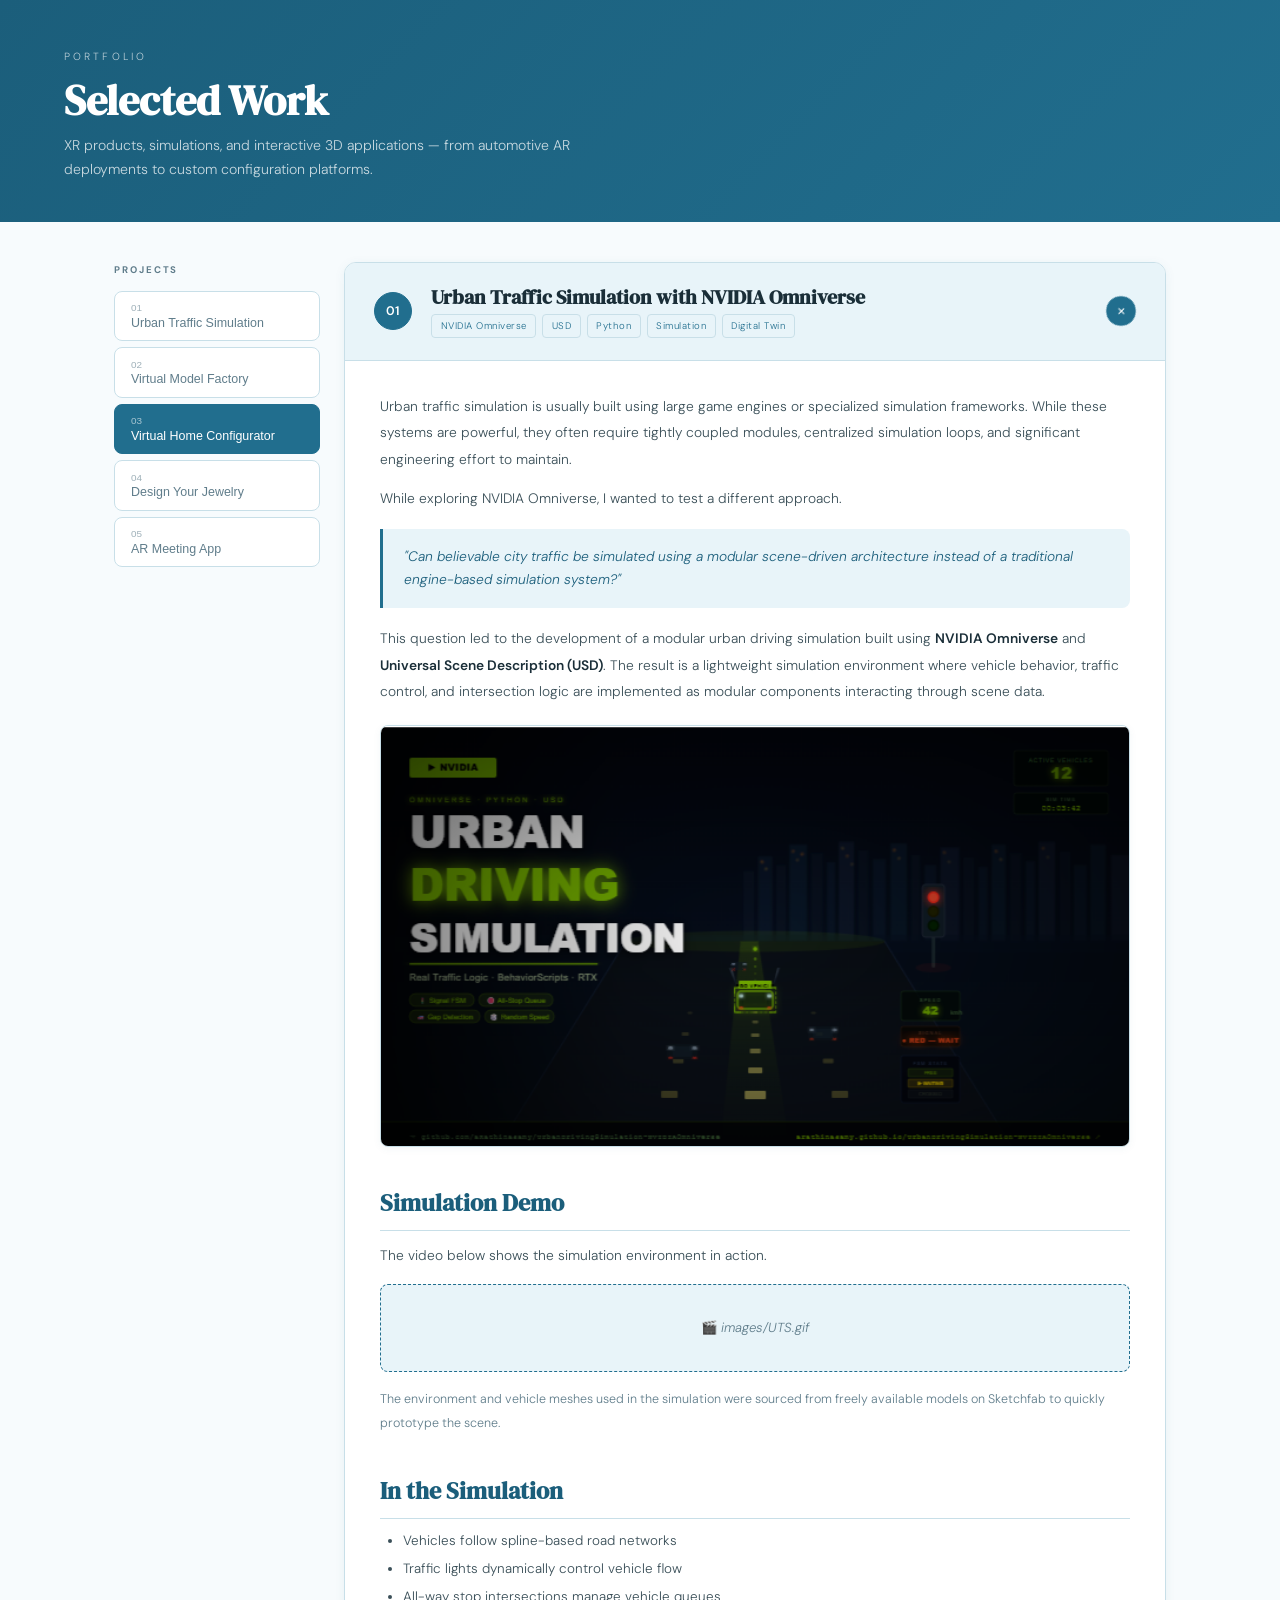
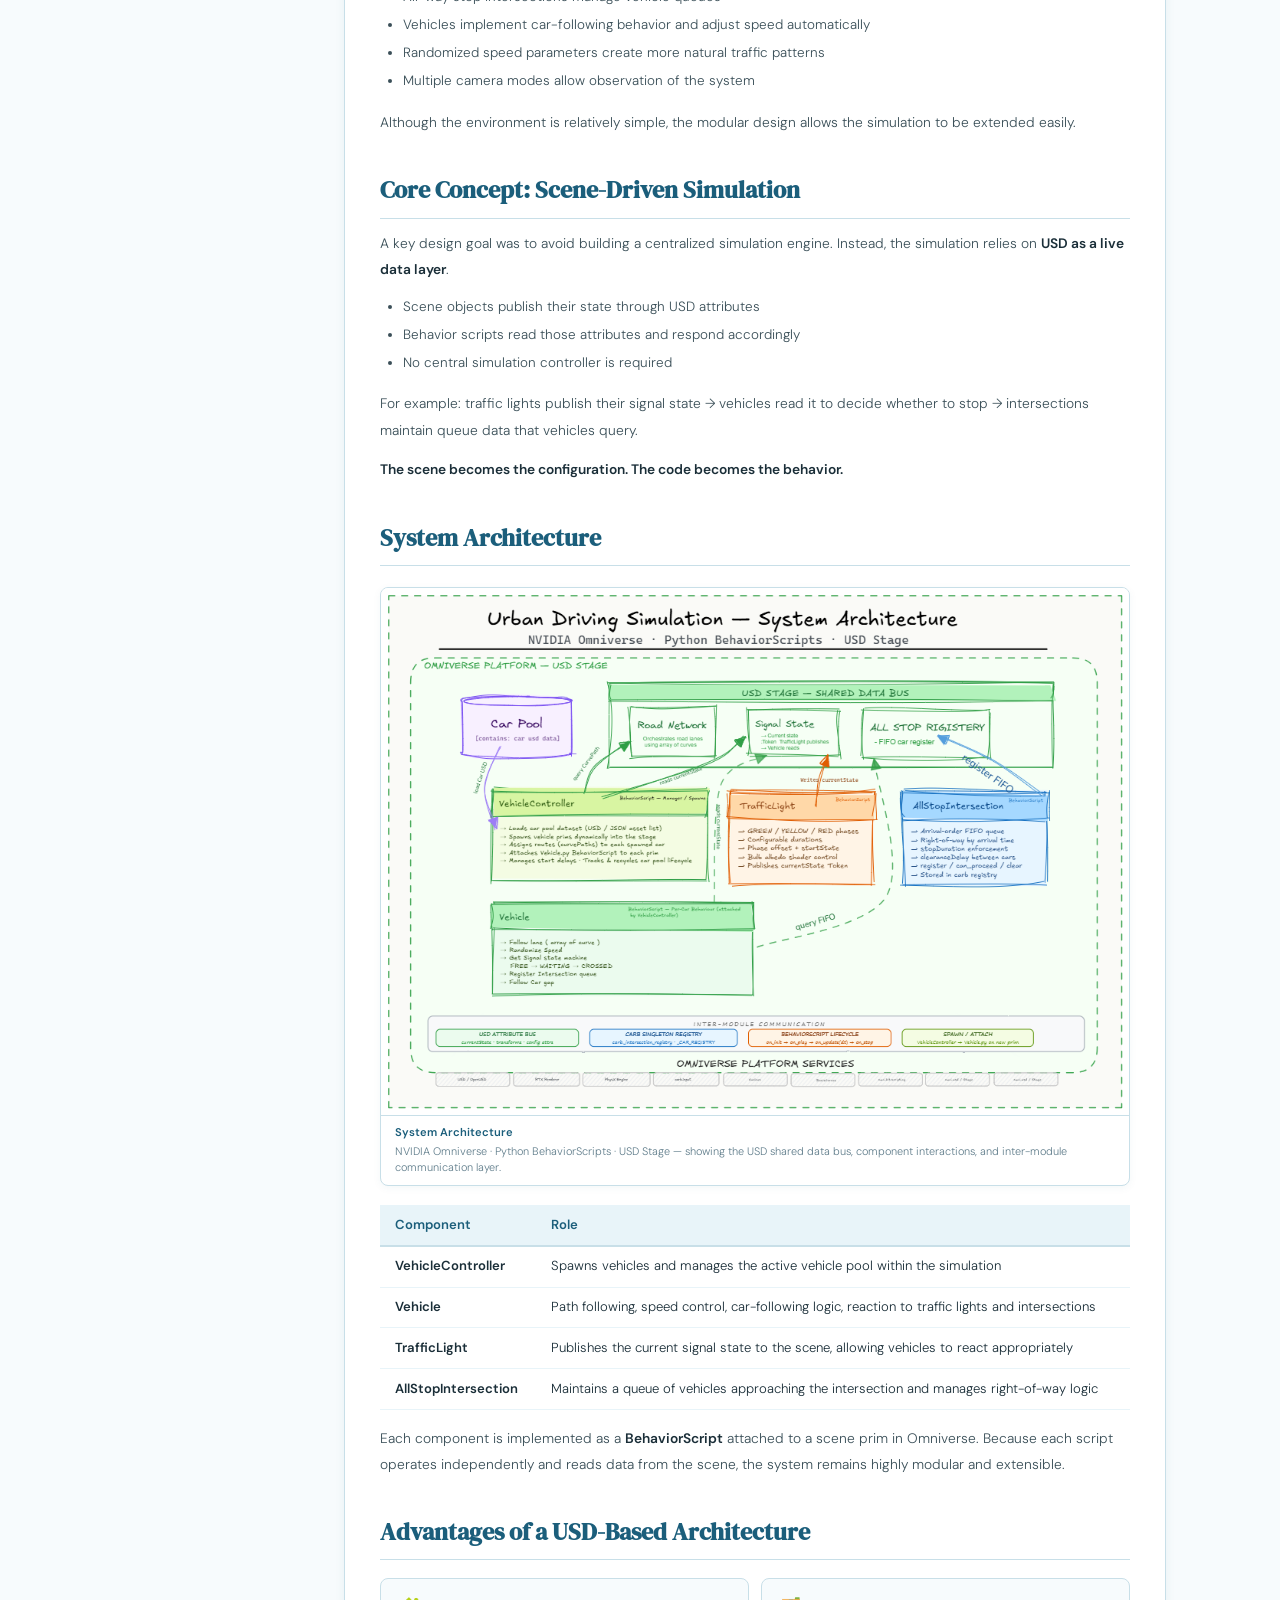
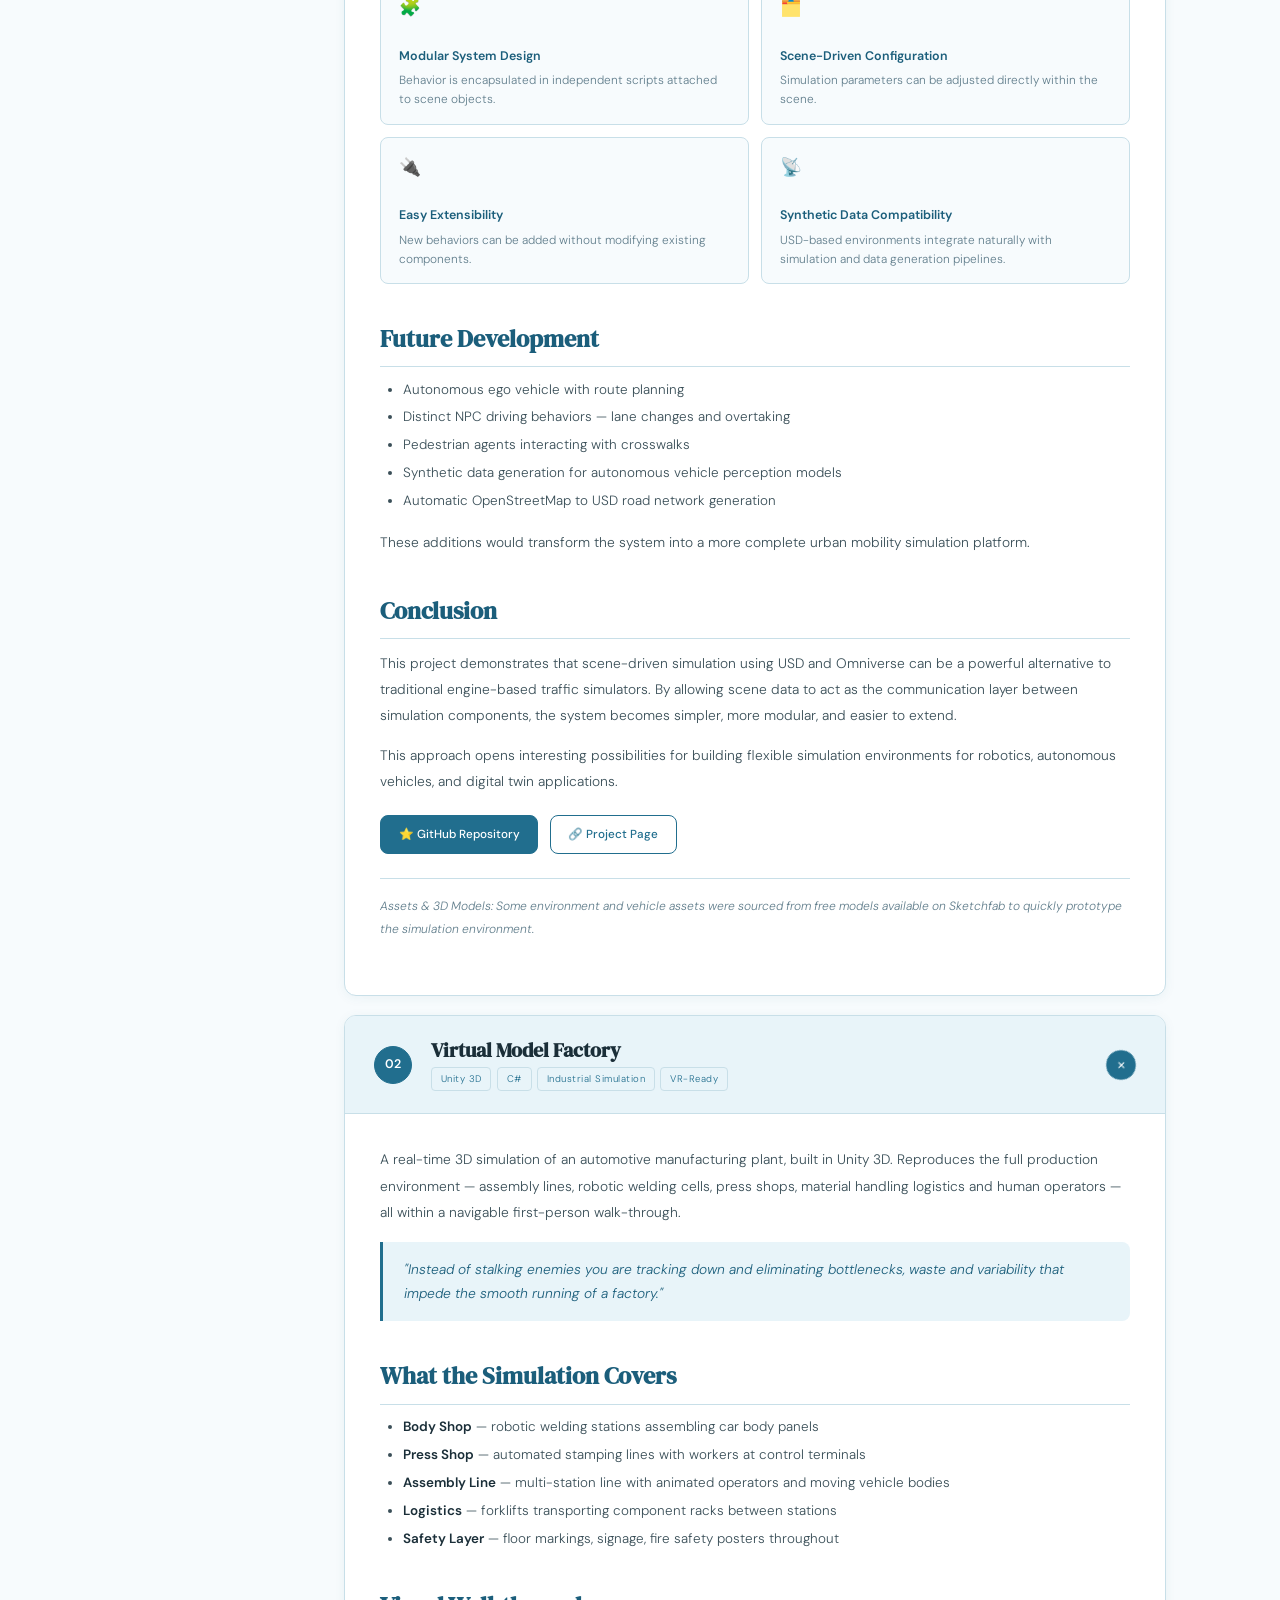
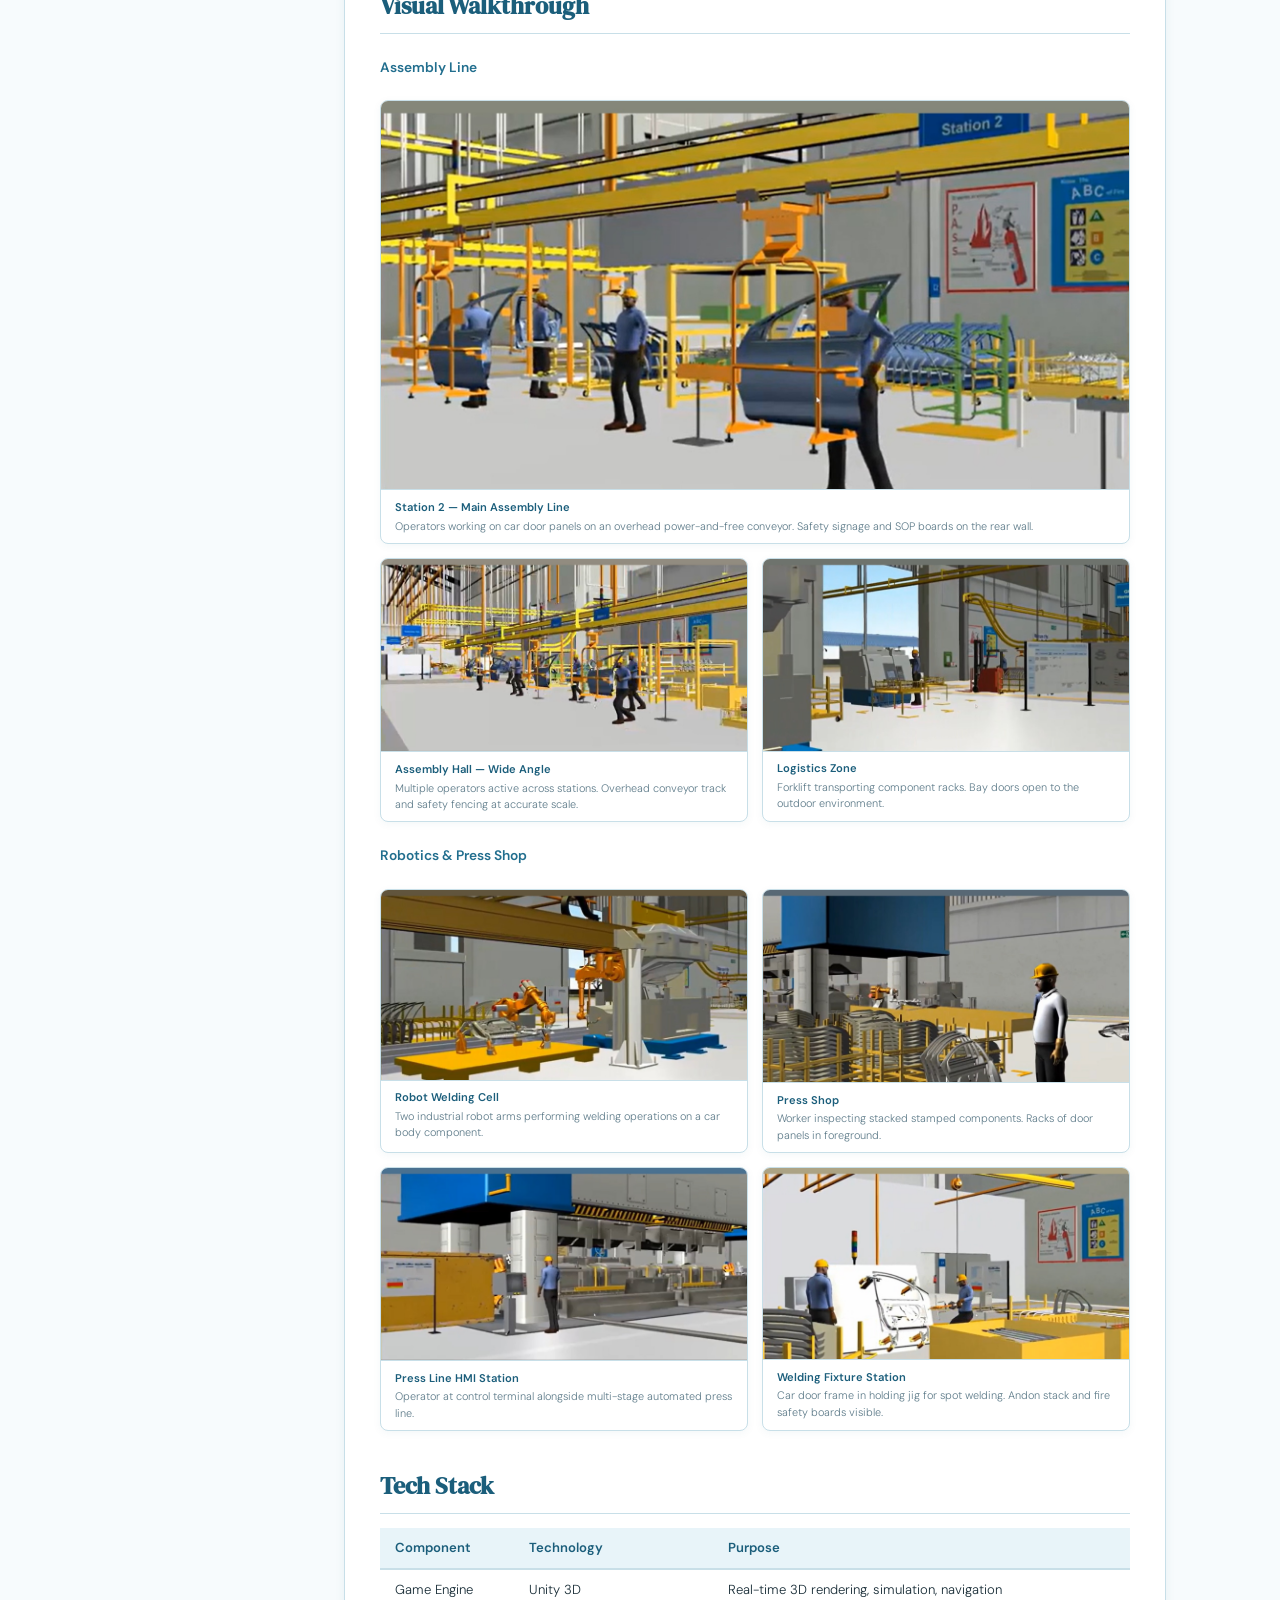
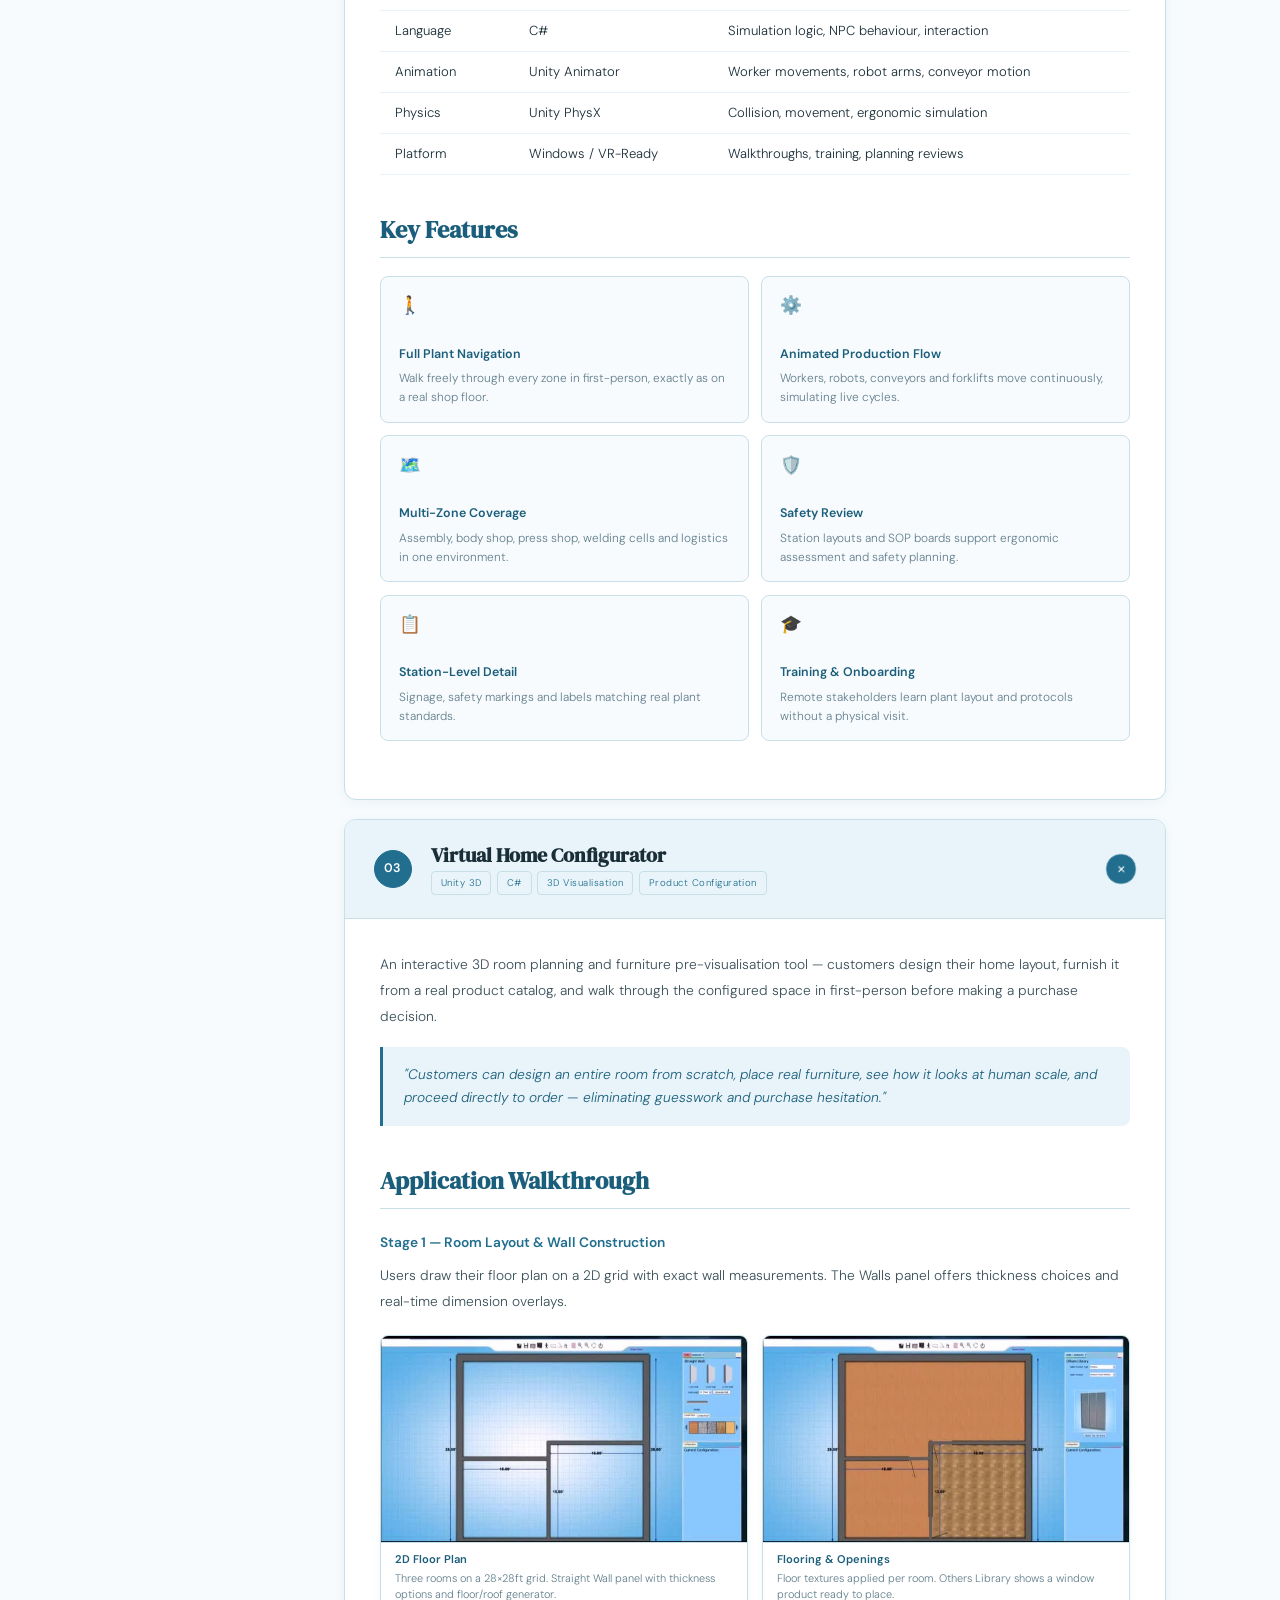
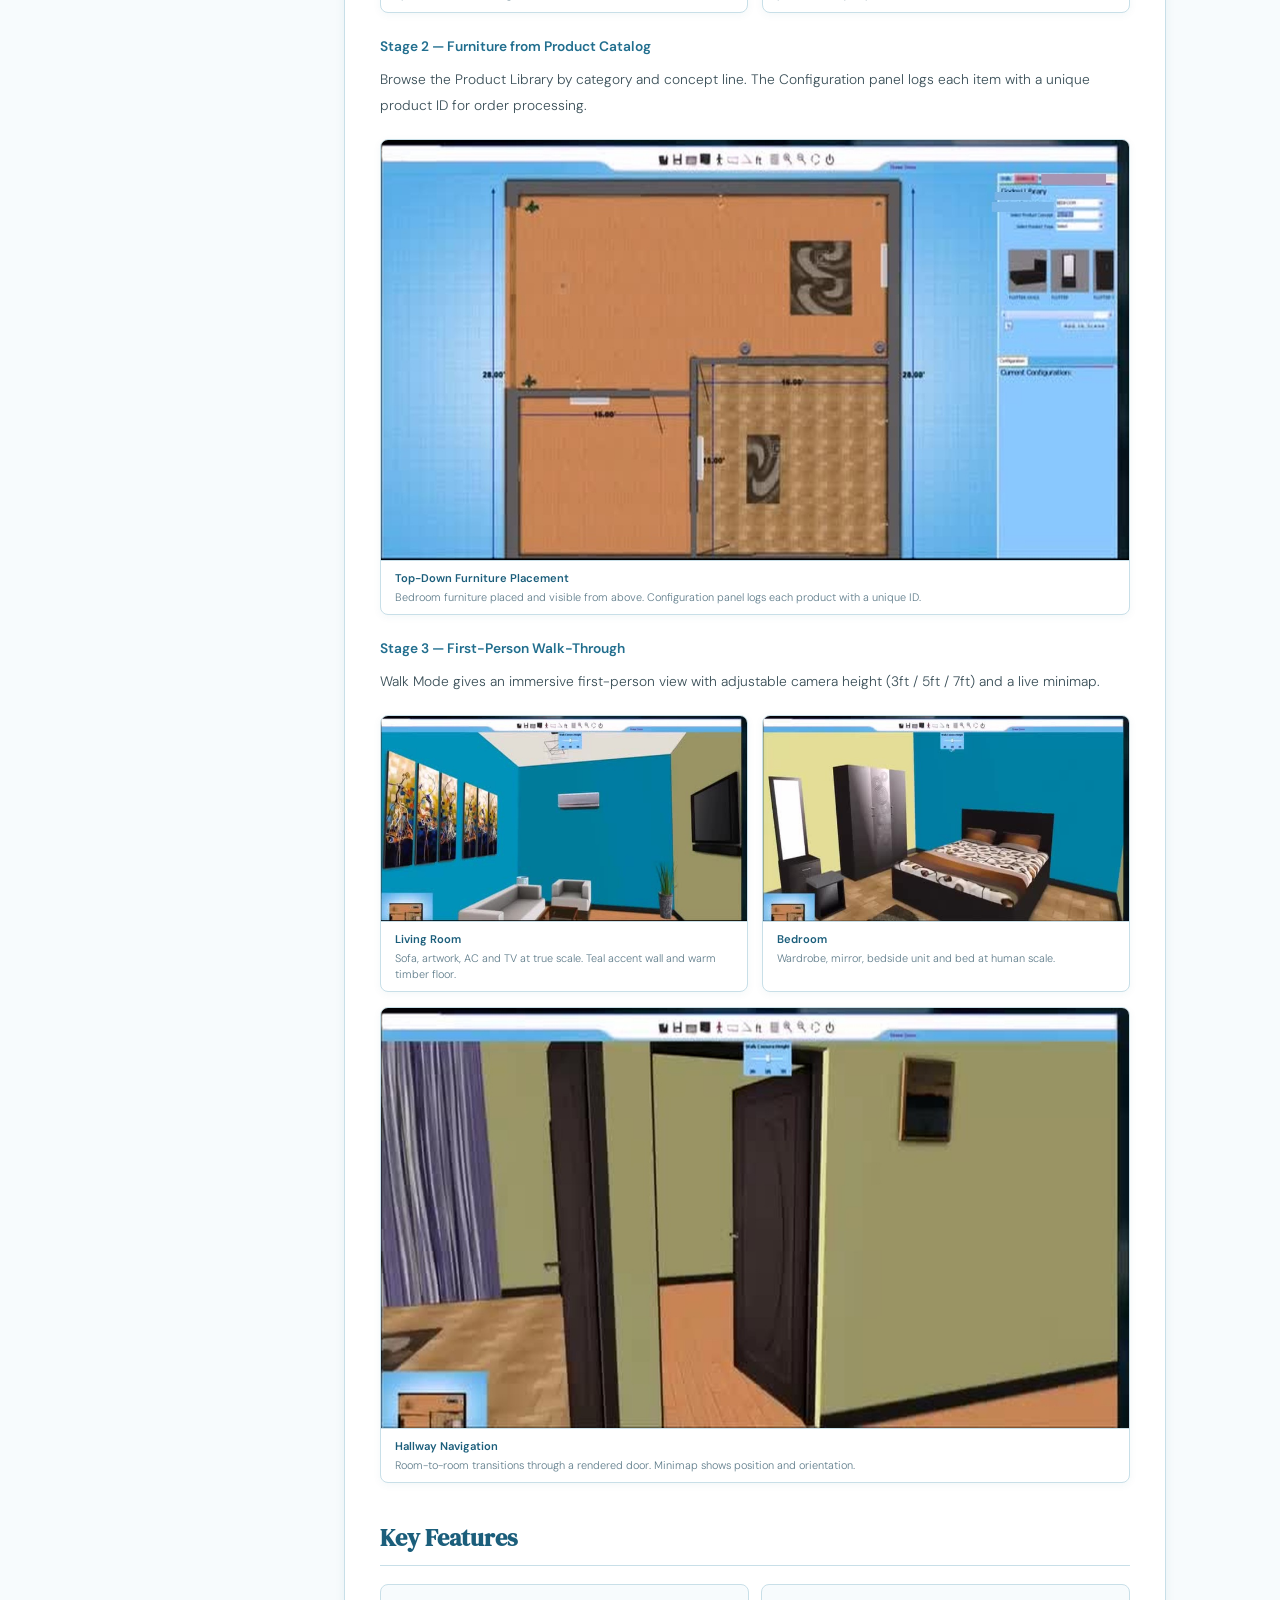
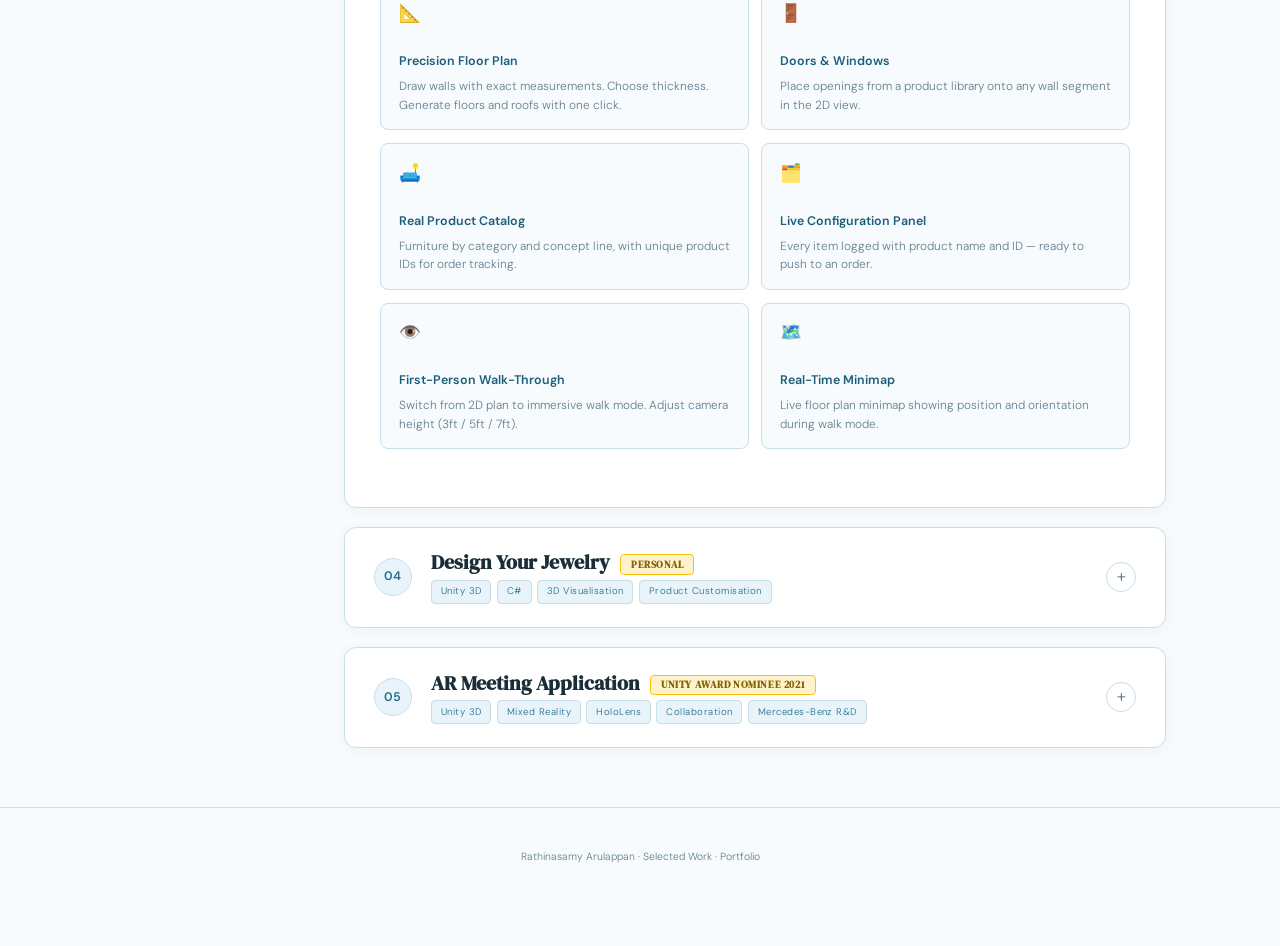
==== work/selected-work.html @ 7232f081 "added uts gif" ====
<!DOCTYPE html>
<html lang="en">
<head>
  <meta charset="UTF-8"/>
  <meta name="viewport" content="width=device-width, initial-scale=1.0"/>
  <title>Selected Work — Rathinasamy Arulappan</title>
  <link href="https://fonts.googleapis.com/css2?family=DM+Sans:ital,wght@0,300;0,400;0,500;0,600;1,300&family=DM+Serif+Display:ital@0;1&display=swap" rel="stylesheet"/>
  <style>
    *,*::before,*::after{box-sizing:border-box;margin:0;padding:0}
    :root{
      --teal:#216e8e;--teal-dark:#1b5e7b;--teal-pale:#e8f4f9;
      --line:#c8dfe8;--text:#1a2e38;--muted:#607d8b;
      --white:#fff;--bg:#f7fbfd;
      --serif:'DM Serif Display',Georgia,serif;
      --sans:'DM Sans',sans-serif;
      --radius:8px;
    }
    body{background:var(--bg);color:var(--text);font-family:var(--sans);font-weight:300;line-height:1.7;padding:0 0 4rem}

    /* PAGE HEADER */
    .page-header{background:linear-gradient(135deg,var(--teal-dark) 0%,var(--teal) 100%);color:#fff;padding:3rem 4rem 2.5rem}
    .page-header .eyebrow{font-size:.65rem;letter-spacing:.3em;text-transform:uppercase;opacity:.7;margin-bottom:.8rem}
    .page-header h1{font-family:var(--serif);font-size:2.6rem;line-height:1.1;margin-bottom:.6rem}
    .page-header p{font-size:.88rem;opacity:.75;max-width:560px}

    /* LAYOUT */
    .layout{display:grid;grid-template-columns:230px 1fr;gap:0;max-width:1100px;margin:2.5rem auto 0;padding:0 1.5rem}

    /* SIDEBAR */
    .sidebar{position:sticky;top:1.5rem;align-self:start;padding-right:1.5rem}
    .sidebar h3{font-size:.6rem;letter-spacing:.2em;text-transform:uppercase;color:var(--muted);margin-bottom:.8rem}
    .nav-pills{display:flex;flex-direction:column;gap:.4rem}
    .nav-pill{padding:.65rem 1rem;border-radius:var(--radius);font-size:.78rem;font-weight:500;cursor:pointer;border:1px solid var(--line);text-align:left;background:var(--white);color:var(--muted);transition:all .2s}
    .nav-pill:hover{background:var(--teal-pale);border-color:var(--teal);color:var(--teal)}
    .nav-pill.active{background:var(--teal);border-color:var(--teal);color:#fff}
    .nav-pill .pill-num{font-size:.62rem;opacity:.6;display:block;margin-bottom:.15rem}

    /* PROJECT CARD */
    .content{min-width:0}
    .project{background:var(--white);border:1px solid var(--line);border-radius:12px;overflow:hidden;margin-bottom:1.2rem;box-shadow:0 2px 12px rgba(27,94,123,.06)}

    /* ACCORDION HEADER */
    .project-header{display:flex;align-items:center;gap:1.2rem;padding:1.4rem 1.8rem;cursor:pointer;border-bottom:1px solid transparent;transition:background .2s,border-color .2s;user-select:none}
    .project-header:hover{background:var(--teal-pale)}
    .project.open .project-header{border-bottom-color:var(--line);background:var(--teal-pale)}

    .project-num{width:38px;height:38px;border-radius:50%;flex-shrink:0;background:var(--teal-pale);color:var(--teal);border:1px solid var(--line);display:flex;align-items:center;justify-content:center;font-size:.78rem;font-weight:600;transition:background .2s,color .2s}
    .project.open .project-num{background:var(--teal);color:#fff;border-color:var(--teal)}

    .project-meta{flex:1;min-width:0}
    .project-meta h2{font-family:var(--serif);font-size:1.25rem;color:var(--text);margin-bottom:.3rem;line-height:1.2}
    .project-tags{display:flex;gap:.35rem;flex-wrap:wrap}
    .ptag{background:var(--teal-pale);color:var(--teal);border:1px solid var(--line);border-radius:4px;padding:.18rem .55rem;font-size:.6rem;letter-spacing:.05em}

    .toggle-btn{width:30px;height:30px;border-radius:50%;border:1px solid var(--line);background:var(--white);color:var(--muted);font-size:1.1rem;display:flex;align-items:center;justify-content:center;flex-shrink:0;cursor:pointer;transition:all .25s;line-height:1}
    .project.open .toggle-btn{background:var(--teal);border-color:var(--teal);color:#fff;transform:rotate(45deg)}

    /* ACCORDION BODY */
    .project-body{max-height:0;overflow:hidden;transition:max-height .5s cubic-bezier(0,.85,.3,1)}
    .project.open .project-body{max-height:9999px}
    .project-inner{padding:2rem 2.2rem 2.5rem}

    /* TYPOGRAPHY */
    .project-inner h3{font-family:var(--serif);font-size:1.5rem;color:var(--teal-dark);margin:2.2rem 0 .7rem;padding-bottom:.4rem;border-bottom:1px solid var(--line)}
    .project-inner h3:first-child{margin-top:0}
    .project-inner h4{font-size:.86rem;font-weight:600;color:var(--teal);margin:1.4rem 0 .45rem}
    .project-inner p{font-size:.86rem;line-height:1.9;color:#3a4f58;margin-bottom:.85rem}
    .project-inner ul,.project-inner ol{margin:.3rem 0 1rem 1.4rem;font-size:.84rem;color:#3a4f58}
    .project-inner li{margin-bottom:.32rem;line-height:1.7}
    .project-inner strong{font-weight:600;color:var(--text)}
    .callout{background:var(--teal-pale);border-left:3px solid var(--teal);padding:1rem 1.3rem;border-radius:0 var(--radius) var(--radius) 0;margin:1.1rem 0;font-size:.86rem;font-style:italic;color:var(--teal-dark)}

    /* SCREENSHOTS */
    .shots-grid{display:grid;grid-template-columns:1fr 1fr;gap:.9rem;margin:1.3rem 0}
    .shot{border:1px solid var(--line);border-radius:var(--radius);overflow:hidden;background:var(--white);box-shadow:0 2px 8px rgba(27,94,123,.05)}
    .shot img{width:100%;display:block;height:auto}
    .shot-cap{padding:.55rem .85rem;font-size:.68rem;color:var(--muted);border-top:1px solid var(--line);line-height:1.5}
    .shot-cap strong{display:block;color:var(--teal-dark);font-size:.7rem;margin-bottom:.12rem}
    .shot-full{grid-column:1/-1}

    /* FEATURE CARDS */
    .features{display:grid;grid-template-columns:1fr 1fr;gap:.8rem;margin:1.1rem 0}
    .feat{background:var(--bg);border:1px solid var(--line);border-radius:var(--radius);padding:.9rem 1.1rem}
    .feat-icon{font-size:1.1rem;margin-bottom:.35rem}
    .feat h4{font-size:.78rem;font-weight:600;color:var(--teal-dark);margin-bottom:.28rem}
    .feat p{font-size:.74rem;color:var(--muted);margin:0;line-height:1.6}

    /* TABLE */
    table{width:100%;border-collapse:collapse;font-size:.82rem;margin:.9rem 0}
    th{background:var(--teal-pale);color:var(--teal-dark);padding:.55rem .9rem;text-align:left;font-weight:600;border-bottom:2px solid var(--line)}
    td{padding:.55rem .9rem;border-bottom:1px solid var(--teal-pale);color:var(--text)}

    /* LINKS */
    .project-links{display:flex;gap:.7rem;flex-wrap:wrap;margin:1.3rem 0 .5rem}
    .plink{display:inline-flex;align-items:center;gap:.35rem;padding:.55rem 1.1rem;border-radius:var(--radius);font-size:.73rem;font-weight:500;text-decoration:none;border:1.5px solid var(--teal);color:var(--teal);transition:background .2s,color .2s}
    .plink:hover{background:var(--teal);color:#fff}
    .plink.primary{background:var(--teal);color:#fff}
    .plink.primary:hover{background:var(--teal-dark)}

    .mini-badge{display:inline-block;background:#fff3cd;border:1px solid #ffc107;color:#856404;padding:.2rem .6rem;border-radius:4px;font-size:.62rem;letter-spacing:.06em;text-transform:uppercase;margin-left:.4rem;vertical-align:middle}

    .page-footer{text-align:center;padding:2.5rem 2rem 1rem;font-size:.65rem;color:var(--muted);border-top:1px solid var(--line);margin-top:2.5rem}

    @media(max-width:800px){
      .page-header{padding:2rem 1.5rem}
      .layout{grid-template-columns:1fr;padding:0 1rem}
      .sidebar{position:static;padding-right:0;margin-bottom:1.5rem}
      .nav-pills{flex-direction:row;flex-wrap:wrap}
      .shots-grid,.features{grid-template-columns:1fr}
      .shot-full{grid-column:1}
      .project-inner{padding:1.4rem}
    }
  </style>
</head>
<body>

<div class="page-header">
  <div class="eyebrow">Portfolio</div>
  <h1>Selected Work</h1>
  <p>XR products, simulations, and interactive 3D applications — from automotive AR deployments to custom configuration platforms.</p>
</div>

<div class="layout">
  <aside class="sidebar">
    <h3>Projects</h3>
    <div class="nav-pills">
      <button class="nav-pill active" onclick="jumpTo('p1')"><span class="pill-num">01</span>Urban Traffic Simulation</button>
      <button class="nav-pill"        onclick="jumpTo('p2')"><span class="pill-num">02</span>Virtual Model Factory</button>
      <button class="nav-pill"        onclick="jumpTo('p3')"><span class="pill-num">03</span>Virtual Home Configurator</button>
      <button class="nav-pill"        onclick="jumpTo('p4')"><span class="pill-num">04</span>Design Your Jewelry</button>
      <button class="nav-pill"        onclick="jumpTo('p5')"><span class="pill-num">05</span>AR Meeting App</button>
    </div>
  </aside>

  <main class="content">

    <!-- PROJECT 1 — NVIDIA OMNIVERSE -->
    <div class="project open" id="p1">
      <div class="project-header" onclick="toggle(this)">
        <div class="project-num">01</div>
        <div class="project-meta">
          <h2>Urban Traffic Simulation with NVIDIA Omniverse</h2>
          <div class="project-tags">
            <span class="ptag">NVIDIA Omniverse</span><span class="ptag">USD</span>
            <span class="ptag">Python</span><span class="ptag">Simulation</span><span class="ptag">Digital Twin</span>
          </div>
        </div>
        <div class="toggle-btn">+</div>
      </div>
      <div class="project-body"><div class="project-inner">

        <p>Urban traffic simulation is usually built using large game engines or specialized simulation frameworks. While these systems are powerful, they often require tightly coupled modules, centralized simulation loops, and significant engineering effort to maintain.</p>
        <p>While exploring NVIDIA Omniverse, I wanted to test a different approach.</p>

        <div class="callout">"Can believable city traffic be simulated using a modular scene-driven architecture instead of a traditional engine-based simulation system?"</div>

        <p>This question led to the development of a modular urban driving simulation built using <strong>NVIDIA Omniverse</strong> and <strong>Universal Scene Description (USD)</strong>. The result is a lightweight simulation environment where vehicle behavior, traffic control, and intersection logic are implemented as modular components interacting through scene data.</p>

        <div class="shots-grid" style="margin-bottom:0">
          <div class="shot shot-full">
            <img src="images/uts-thumbnail.png" alt="Urban Driving Simulation — project thumbnail" loading="lazy"/>
          </div>
        </div>

        <h3>Simulation Demo</h3>
        <p>The video below shows the simulation environment in action.</p>
        <div style="background:var(--teal-pale);border:1px dashed var(--teal);border-radius:var(--radius);padding:2rem;text-align:center;color:var(--muted);font-size:.82rem;margin:1rem 0">
          🎬 <em>images/UTS.gif</em>
        </div>
        <p style="font-size:.78rem;color:var(--muted);margin-top:.5rem">The environment and vehicle meshes used in the simulation were sourced from freely available models on Sketchfab to quickly prototype the scene.</p>

        <h3>In the Simulation</h3>
        <ul>
          <li>Vehicles follow spline-based road networks</li>
          <li>Traffic lights dynamically control vehicle flow</li>
          <li>All-way stop intersections manage vehicle queues</li>
          <li>Vehicles implement car-following behavior and adjust speed automatically</li>
          <li>Randomized speed parameters create more natural traffic patterns</li>
          <li>Multiple camera modes allow observation of the system</li>
        </ul>
        <p>Although the environment is relatively simple, the modular design allows the simulation to be extended easily.</p>

        <h3>Core Concept: Scene-Driven Simulation</h3>
        <p>A key design goal was to avoid building a centralized simulation engine. Instead, the simulation relies on <strong>USD as a live data layer</strong>.</p>
        <ul>
          <li>Scene objects publish their state through USD attributes</li>
          <li>Behavior scripts read those attributes and respond accordingly</li>
          <li>No central simulation controller is required</li>
        </ul>
        <p>For example: traffic lights publish their signal state → vehicles read it to decide whether to stop → intersections maintain queue data that vehicles query.</p>
        <p><strong>The scene becomes the configuration. The code becomes the behavior.</strong></p>

        <h3>System Architecture</h3>
        <div class="shots-grid" style="margin-bottom:1.2rem">
          <div class="shot shot-full">
            <img src="images/uts-architecture.png" alt="Urban Driving Simulation — System Architecture diagram" loading="lazy"/>
            <div class="shot-cap"><strong>System Architecture</strong>NVIDIA Omniverse · Python BehaviorScripts · USD Stage — showing the USD shared data bus, component interactions, and inter-module communication layer.</div>
          </div>
        </div>
        <table>
          <tr><th>Component</th><th>Role</th></tr>
          <tr><td><strong>VehicleController</strong></td><td>Spawns vehicles and manages the active vehicle pool within the simulation</td></tr>
          <tr><td><strong>Vehicle</strong></td><td>Path following, speed control, car-following logic, reaction to traffic lights and intersections</td></tr>
          <tr><td><strong>TrafficLight</strong></td><td>Publishes the current signal state to the scene, allowing vehicles to react appropriately</td></tr>
          <tr><td><strong>AllStopIntersection</strong></td><td>Maintains a queue of vehicles approaching the intersection and manages right-of-way logic</td></tr>
        </table>
        <p>Each component is implemented as a <strong>BehaviorScript</strong> attached to a scene prim in Omniverse. Because each script operates independently and reads data from the scene, the system remains highly modular and extensible.</p>

        <h3>Advantages of a USD-Based Architecture</h3>
        <div class="features">
          <div class="feat"><div class="feat-icon">🧩</div><h4>Modular System Design</h4><p>Behavior is encapsulated in independent scripts attached to scene objects.</p></div>
          <div class="feat"><div class="feat-icon">🗂️</div><h4>Scene-Driven Configuration</h4><p>Simulation parameters can be adjusted directly within the scene.</p></div>
          <div class="feat"><div class="feat-icon">🔌</div><h4>Easy Extensibility</h4><p>New behaviors can be added without modifying existing components.</p></div>
          <div class="feat"><div class="feat-icon">📡</div><h4>Synthetic Data Compatibility</h4><p>USD-based environments integrate naturally with simulation and data generation pipelines.</p></div>
        </div>

        <h3>Future Development</h3>
        <ul>
          <li>Autonomous ego vehicle with route planning</li>
          <li>Distinct NPC driving behaviors — lane changes and overtaking</li>
          <li>Pedestrian agents interacting with crosswalks</li>
          <li>Synthetic data generation for autonomous vehicle perception models</li>
          <li>Automatic OpenStreetMap to USD road network generation</li>
        </ul>
        <p>These additions would transform the system into a more complete urban mobility simulation platform.</p>

        <h3>Conclusion</h3>
        <p>This project demonstrates that scene-driven simulation using USD and Omniverse can be a powerful alternative to traditional engine-based traffic simulators. By allowing scene data to act as the communication layer between simulation components, the system becomes simpler, more modular, and easier to extend.</p>
        <p>This approach opens interesting possibilities for building flexible simulation environments for robotics, autonomous vehicles, and digital twin applications.</p>

        <div class="project-links">
          <a class="plink primary" href="https://github.com/aRathinasamy/UrbanDrivingSimulation-NVIDIAOmniverse/" target="_blank">⭐ GitHub Repository</a>
          <a class="plink" href="https://arathinasamy.github.io/UrbanDrivingSimulation-NVIDIAOmniverse/" target="_blank">🔗 Project Page</a>
        </div>

        <p style="font-size:.75rem;color:var(--muted);margin-top:1.5rem;padding-top:1rem;border-top:1px solid var(--line)">
          <em>Assets & 3D Models: Some environment and vehicle assets were sourced from free models available on Sketchfab to quickly prototype the simulation environment.</em>
        </p>

      </div></div>
    </div>

    <!-- PROJECT 2 — VIRTUAL FACTORY -->
    <div class="project open" id="p2">
      <div class="project-header" onclick="toggle(this)">
        <div class="project-num">02</div>
        <div class="project-meta">
          <h2>Virtual Model Factory</h2>
          <div class="project-tags">
            <span class="ptag">Unity 3D</span><span class="ptag">C#</span>
            <span class="ptag">Industrial Simulation</span><span class="ptag">VR-Ready</span>
          </div>
        </div>
        <div class="toggle-btn">+</div>
      </div>
      <div class="project-body"><div class="project-inner">
        <p>A real-time 3D simulation of an automotive manufacturing plant, built in Unity 3D. Reproduces the full production environment — assembly lines, robotic welding cells, press shops, material handling logistics and human operators — all within a navigable first-person walk-through.</p>
        <div class="callout">"Instead of stalking enemies you are tracking down and eliminating bottlenecks, waste and variability that impede the smooth running of a factory."</div>

        <h3>What the Simulation Covers</h3>
        <ul>
          <li><strong>Body Shop</strong> — robotic welding stations assembling car body panels</li>
          <li><strong>Press Shop</strong> — automated stamping lines with workers at control terminals</li>
          <li><strong>Assembly Line</strong> — multi-station line with animated operators and moving vehicle bodies</li>
          <li><strong>Logistics</strong> — forklifts transporting component racks between stations</li>
          <li><strong>Safety Layer</strong> — floor markings, signage, fire safety posters throughout</li>
        </ul>

        <h3>Visual Walkthrough</h3>
        <h4>Assembly Line</h4>
        <div class="shots-grid">
          <div class="shot shot-full">
            <img src="images/vf1.jpg" alt="Assembly line station 2" loading="lazy"/>
            <div class="shot-cap"><strong>Station 2 — Main Assembly Line</strong>Operators working on car door panels on an overhead power-and-free conveyor. Safety signage and SOP boards on the rear wall.</div>
          </div>
          <div class="shot">
            <img src="images/vf2.jpg" alt="Wide angle assembly hall" loading="lazy"/>
            <div class="shot-cap"><strong>Assembly Hall — Wide Angle</strong>Multiple operators active across stations. Overhead conveyor track and safety fencing at accurate scale.</div>
          </div>
          <div class="shot">
            <img src="images/vf3.jpg" alt="Logistics zone" loading="lazy"/>
            <div class="shot-cap"><strong>Logistics Zone</strong>Forklift transporting component racks. Bay doors open to the outdoor environment.</div>
          </div>
        </div>
        <h4>Robotics & Press Shop</h4>
        <div class="shots-grid">
          <div class="shot">
            <img src="images/vf4.jpg" alt="Robot welding cell" loading="lazy"/>
            <div class="shot-cap"><strong>Robot Welding Cell</strong>Two industrial robot arms performing welding operations on a car body component.</div>
          </div>
          <div class="shot">
            <img src="images/vf5.jpg" alt="Press shop stamping" loading="lazy"/>
            <div class="shot-cap"><strong>Press Shop</strong>Worker inspecting stacked stamped components. Racks of door panels in foreground.</div>
          </div>
          <div class="shot">
            <img src="images/vf6.jpg" alt="Press line HMI" loading="lazy"/>
            <div class="shot-cap"><strong>Press Line HMI Station</strong>Operator at control terminal alongside multi-stage automated press line.</div>
          </div>
          <div class="shot">
            <img src="images/vf7.jpg" alt="Welding fixture station" loading="lazy"/>
            <div class="shot-cap"><strong>Welding Fixture Station</strong>Car door frame in holding jig for spot welding. Andon stack and fire safety boards visible.</div>
          </div>
        </div>

        <h3>Tech Stack</h3>
        <table>
          <tr><th>Component</th><th>Technology</th><th>Purpose</th></tr>
          <tr><td>Game Engine</td><td>Unity 3D</td><td>Real-time 3D rendering, simulation, navigation</td></tr>
          <tr><td>Language</td><td>C#</td><td>Simulation logic, NPC behaviour, interaction</td></tr>
          <tr><td>Animation</td><td>Unity Animator</td><td>Worker movements, robot arms, conveyor motion</td></tr>
          <tr><td>Physics</td><td>Unity PhysX</td><td>Collision, movement, ergonomic simulation</td></tr>
          <tr><td>Platform</td><td>Windows / VR-Ready</td><td>Walkthroughs, training, planning reviews</td></tr>
        </table>

        <h3>Key Features</h3>
        <div class="features">
          <div class="feat"><div class="feat-icon">🚶</div><h4>Full Plant Navigation</h4><p>Walk freely through every zone in first-person, exactly as on a real shop floor.</p></div>
          <div class="feat"><div class="feat-icon">⚙️</div><h4>Animated Production Flow</h4><p>Workers, robots, conveyors and forklifts move continuously, simulating live cycles.</p></div>
          <div class="feat"><div class="feat-icon">🗺️</div><h4>Multi-Zone Coverage</h4><p>Assembly, body shop, press shop, welding cells and logistics in one environment.</p></div>
          <div class="feat"><div class="feat-icon">🛡️</div><h4>Safety Review</h4><p>Station layouts and SOP boards support ergonomic assessment and safety planning.</p></div>
          <div class="feat"><div class="feat-icon">📋</div><h4>Station-Level Detail</h4><p>Signage, safety markings and labels matching real plant standards.</p></div>
          <div class="feat"><div class="feat-icon">🎓</div><h4>Training & Onboarding</h4><p>Remote stakeholders learn plant layout and protocols without a physical visit.</p></div>
        </div>
      </div></div>
    </div>

    <!-- PROJECT 3 — VIRTUAL HOME CONFIGURATOR -->
    <div class="project open" id="p3">
      <div class="project-header" onclick="toggle(this)">
        <div class="project-num">03</div>
        <div class="project-meta">
          <h2>Virtual Home Configurator</h2>
          <div class="project-tags">
            <span class="ptag">Unity 3D</span><span class="ptag">C#</span>
            <span class="ptag">3D Visualisation</span><span class="ptag">Product Configuration</span>
          </div>
        </div>
        <div class="toggle-btn">+</div>
      </div>
      <div class="project-body"><div class="project-inner">
        <p>An interactive 3D room planning and furniture pre-visualisation tool — customers design their home layout, furnish it from a real product catalog, and walk through the configured space in first-person before making a purchase decision.</p>
        <div class="callout">"Customers can design an entire room from scratch, place real furniture, see how it looks at human scale, and proceed directly to order — eliminating guesswork and purchase hesitation."</div>

        <h3>Application Walkthrough</h3>
        <h4>Stage 1 — Room Layout & Wall Construction</h4>
        <p>Users draw their floor plan on a 2D grid with exact wall measurements. The Walls panel offers thickness choices and real-time dimension overlays.</p>
        <div class="shots-grid">
          <div class="shot">
            <img src="images/vhc1.jpg" alt="2D floor plan wall placement" loading="lazy"/>
            <div class="shot-cap"><strong>2D Floor Plan</strong>Three rooms on a 28×28ft grid. Straight Wall panel with thickness options and floor/roof generator.</div>
          </div>
          <div class="shot">
            <img src="images/vhc2.jpg" alt="Flooring and windows" loading="lazy"/>
            <div class="shot-cap"><strong>Flooring & Openings</strong>Floor textures applied per room. Others Library shows a window product ready to place.</div>
          </div>
        </div>

        <h4>Stage 2 — Furniture from Product Catalog</h4>
        <p>Browse the Product Library by category and concept line. The Configuration panel logs each item with a unique product ID for order processing.</p>
        <div class="shots-grid">
          <div class="shot shot-full">
            <img src="images/vhc3.jpg" alt="Top-down furniture placement" loading="lazy"/>
            <div class="shot-cap"><strong>Top-Down Furniture Placement</strong>Bedroom furniture placed and visible from above. Configuration panel logs each product with a unique ID.</div>
          </div>
        </div>

        <h4>Stage 3 — First-Person Walk-Through</h4>
        <p>Walk Mode gives an immersive first-person view with adjustable camera height (3ft / 5ft / 7ft) and a live minimap.</p>
        <div class="shots-grid">
          <div class="shot">
            <img src="images/vhc4.jpg" alt="Walk mode living room" loading="lazy"/>
            <div class="shot-cap"><strong>Living Room</strong>Sofa, artwork, AC and TV at true scale. Teal accent wall and warm timber floor.</div>
          </div>
          <div class="shot">
            <img src="images/vhc5.jpg" alt="Walk mode bedroom" loading="lazy"/>
            <div class="shot-cap"><strong>Bedroom</strong>Wardrobe, mirror, bedside unit and bed at human scale.</div>
          </div>
          <div class="shot shot-full">
            <img src="images/vhc6.jpg" alt="Walk mode hallway" loading="lazy"/>
            <div class="shot-cap"><strong>Hallway Navigation</strong>Room-to-room transitions through a rendered door. Minimap shows position and orientation.</div>
          </div>
        </div>

        <h3>Key Features</h3>
        <div class="features">
          <div class="feat"><div class="feat-icon">📐</div><h4>Precision Floor Plan</h4><p>Draw walls with exact measurements. Choose thickness. Generate floors and roofs with one click.</p></div>
          <div class="feat"><div class="feat-icon">🚪</div><h4>Doors & Windows</h4><p>Place openings from a product library onto any wall segment in the 2D view.</p></div>
          <div class="feat"><div class="feat-icon">🛋️</div><h4>Real Product Catalog</h4><p>Furniture by category and concept line, with unique product IDs for order tracking.</p></div>
          <div class="feat"><div class="feat-icon">🗂️</div><h4>Live Configuration Panel</h4><p>Every item logged with product name and ID — ready to push to an order.</p></div>
          <div class="feat"><div class="feat-icon">👁️</div><h4>First-Person Walk-Through</h4><p>Switch from 2D plan to immersive walk mode. Adjust camera height (3ft / 5ft / 7ft).</p></div>
          <div class="feat"><div class="feat-icon">🗺️</div><h4>Real-Time Minimap</h4><p>Live floor plan minimap showing position and orientation during walk mode.</p></div>
        </div>
      </div></div>
    </div>

    <!-- PROJECT 4 — DESIGN YOUR JEWELRY -->
    <div class="project" id="p4">
      <div class="project-header" onclick="toggle(this)">
        <div class="project-num">04</div>
        <div class="project-meta">
          <h2>Design Your Jewelry <span class="mini-badge">Personal</span></h2>
          <div class="project-tags">
            <span class="ptag">Unity 3D</span><span class="ptag">C#</span>
            <span class="ptag">3D Visualisation</span><span class="ptag">Product Customisation</span>
          </div>
        </div>
        <div class="toggle-btn">+</div>
      </div>
      <div class="project-body"><div class="project-inner">
        <p>An interactive desktop application for designing custom jewelry from scratch — choosing pendant shape, gold colour (Yellow / White / Rose), bail style and gemstones — before naming and ordering the creation.</p>
        <div class="callout">"Bring your creation to life — design something that is entirely, unmistakably yours."</div>

        <h3>How It Works</h3>
        <p>Five sequential stages, each updating a central high-fidelity 3D preview in real time:</p>
        <ol>
          <li><strong>Customer Registration</strong> — profile linked to the final design for order follow-up</li>
          <li><strong>Shape & Gold Colour</strong> — browse pendant forms; choose Yellow, White or Rose gold; live price updates</li>
          <li><strong>Bail Selection</strong> — pick the connector style that attaches the pendant to a chain</li>
          <li><strong>Gemstone Selection</strong> — Diamonds or Coloured Stones, multiple cut shapes and sizes placed live</li>
          <li><strong>Name Your Creation</strong> — personalise the piece before saving and ordering</li>
        </ol>

        <div class="shots-grid">
          <div class="shot">
            <img src="images/dyj3.jpg" alt="Shape and gold selection" loading="lazy"/>
            <div class="shot-cap"><strong>Shape & Gold Selection</strong>Pendant rendered live in 3D as the customer browses shapes and gold colours.</div>
          </div>
          <div class="shot">
            <img src="images/dyj8.jpg" alt="Blue topaz placed on pendant" loading="lazy"/>
            <div class="shot-cap"><strong>Stone Placed — Order Ready</strong>Blue Topaz set on the completed pendant. Full specification captured for the jeweler.</div>
          </div>
        </div>

        <h3>Key Features</h3>
        <ul>
          <li><strong>Real-Time 3D Preview</strong> — every choice updates the photorealistic render instantly</li>
          <li><strong>Three Gold Colours</strong> — Yellow, White and Rose rendered accurately in real time</li>
          <li><strong>Dual Stone Category</strong> — Diamonds and Coloured Stones with multiple cuts and sizes</li>
          <li><strong>Live Pricing</strong> — total cost updates with every configuration change</li>
          <li><strong>Named Creation & Order Output</strong> — fully specified design handed directly to the jeweler</li>
        </ul>
      </div></div>
    </div>

    <!-- ══════════════════════════════════════
         PROJECT 5 — MERCEDES-BENZ AR MEETING
    ═══════════════════════════════════════ -->
    <div class="project" id="p5">
      <div class="project-header" onclick="toggle(this)">
        <div class="project-num">05</div>
        <div class="project-meta">
          <h2>AR Meeting Application <span class="mini-badge">Unity Award Nominee 2021</span></h2>
          <div class="project-tags">
            <span class="ptag">Unity 3D</span><span class="ptag">Mixed Reality</span>
            <span class="ptag">HoloLens</span><span class="ptag">Collaboration</span>
            <span class="ptag">Mercedes-Benz R&amp;D</span>
          </div>
        </div>
        <div class="toggle-btn">+</div>
      </div>
      <div class="project-body"><div class="project-inner">

        <p>An immersive <strong>Mixed Reality meeting and collaboration platform</strong> built for internal use at Mercedes-Benz AG — allowing distributed teams to meet, collaborate, and share 3D content in a shared virtual space. Developed over <strong>3 years</strong> as part of the Principal Consultant role at Mercedes-Benz Research &amp; Development, the application was <strong>nominated for the Unity Awards 2021</strong>.</p>

        <div class="callout">"A 3-year adventure to develop the application and revolutionize the way we collaborate — one small step towards a Metaverse, even before the world called it that."</div>

        <h3>What It Does</h3>
        <p>The application enables remote and co-located teams to share an <strong>immersive 3D collaboration space</strong> — combining Mixed Reality headsets with real-time multi-user networking to create a productive virtual meeting environment where users can view, interact with, and annotate 3D content together in real time, regardless of physical location.</p>
        <ul>
          <li>Multi-user shared AR/MR environment for team meetings and design reviews</li>
          <li>Real-time 3D content sharing and spatial annotation</li>
          <li>Optimised audio/video communication for low-bandwidth environments</li>
          <li>Cross-device compatibility — HoloLens and mobile platforms</li>
          <li>Deployed in active productive use within Mercedes-Benz AG</li>
        </ul>

        <h3>My Contribution</h3>
        <ul>
          <li>Architected and developed the core MR remote assistance and collaboration stack</li>
          <li>Owned latency/jitter tuning for audio/video communication across devices</li>
          <li>Built the cross-device communication layer using TCP/UDP/WebSockets</li>
          <li>Served as Product Owner and Solution Architect — defining technical roadmap and CI/CD pipeline</li>
          <li>Maintained cross-platform compatibility across HoloLens/UWP and mobile</li>
        </ul>

        <h3>Tech Stack</h3>
        <table>
          <tr><th>Component</th><th>Technology</th><th>Purpose</th></tr>
          <tr><td>Engine</td><td>Unity 3D</td><td>Real-time 3D rendering, multi-user environment</td></tr>
          <tr><td>Platform</td><td>HoloLens / UWP / Mobile</td><td>Cross-device MR experience</td></tr>
          <tr><td>Networking</td><td>TCP / UDP / WebSockets</td><td>Real-time low-latency communication</td></tr>
          <tr><td>AR Framework</td><td>MRTK</td><td>HoloLens interaction and spatial mapping</td></tr>
          <tr><td>Language</td><td>C#</td><td>Application logic, network layer, UI</td></tr>
        </table>

        <h3>Recognition</h3>
        <div style="display:flex;gap:1.2rem;align-items:flex-start;flex-wrap:wrap;margin:1.2rem 0">
          <div style="background:var(--teal-pale);border:1px solid var(--line);border-radius:var(--radius);padding:1.2rem 1.5rem;flex:1;min-width:200px">
            <div style="font-size:1.5rem;margin-bottom:.4rem">🏆</div>
            <div style="font-size:.82rem;font-weight:600;color:var(--teal-dark);margin-bottom:.2rem">Unity Awards 2021 — Nominee</div>
            <div style="font-size:.76rem;color:var(--muted)">Selected as a nominee in the Unity Awards 2021 — recognising outstanding applications built on the Unity platform.</div>
          </div>
          <div style="background:var(--teal-pale);border:1px solid var(--line);border-radius:var(--radius);padding:1.2rem 1.5rem;flex:1;min-width:200px">
            <div style="font-size:1.5rem;margin-bottom:.4rem">🚀</div>
            <div style="font-size:.82rem;font-weight:600;color:var(--teal-dark);margin-bottom:.2rem">3 Years · In Productive Use</div>
            <div style="font-size:.76rem;color:var(--muted)">Developed 2018–2021 and deployed in active use within Mercedes-Benz AG — one of the earliest enterprise MR collaboration platforms in automotive.</div>
          </div>
        </div>

        <h3>LinkedIn Post</h3>
        <div style="display:flex;justify-content:center;margin:1.2rem 0">
          <iframe
            src="https://www.linkedin.com/embed/feed/update/urn:li:share:6900373996093992960?collapsed=1"
            height="542" width="504" frameborder="0" allowfullscreen=""
            title="Unity Awards 2021 — Mercedes-Benz AR Meeting Application"
            style="border-radius:var(--radius);border:1px solid var(--line);max-width:100%">
          </iframe>
        </div>

      </div></div>
    </div>

  </main>
</div>

<div class="page-footer">Rathinasamy Arulappan · Selected Work · Portfolio</div>

<script>
  function toggle(header) {
    header.closest('.project').classList.toggle('open');
    syncPills();
  }
  function jumpTo(id) {
    const el = document.getElementById(id);
    if (!el) return;
    if (!el.classList.contains('open')) el.classList.add('open');
    setTimeout(() => el.scrollIntoView({ behavior: 'smooth', block: 'start' }), 60);
    syncPills(id);
  }
  function syncPills(activeId) {
    const map = { p1:0, p2:1, p3:2, p4:3, p5:4 };
    document.querySelectorAll('.nav-pill').forEach(p => p.classList.remove('active'));
    if (activeId && map[activeId] !== undefined)
      document.querySelectorAll('.nav-pill')[map[activeId]].classList.add('active');
  }
  const obs = new IntersectionObserver(entries => {
    entries.forEach(e => { if (e.isIntersecting) syncPills(e.target.id); });
  }, { threshold: 0.25 });
  ['p1','p2','p3','p4','p5'].forEach(id => { const el = document.getElementById(id); if (el) obs.observe(el); });
</script>
</body>
</html>
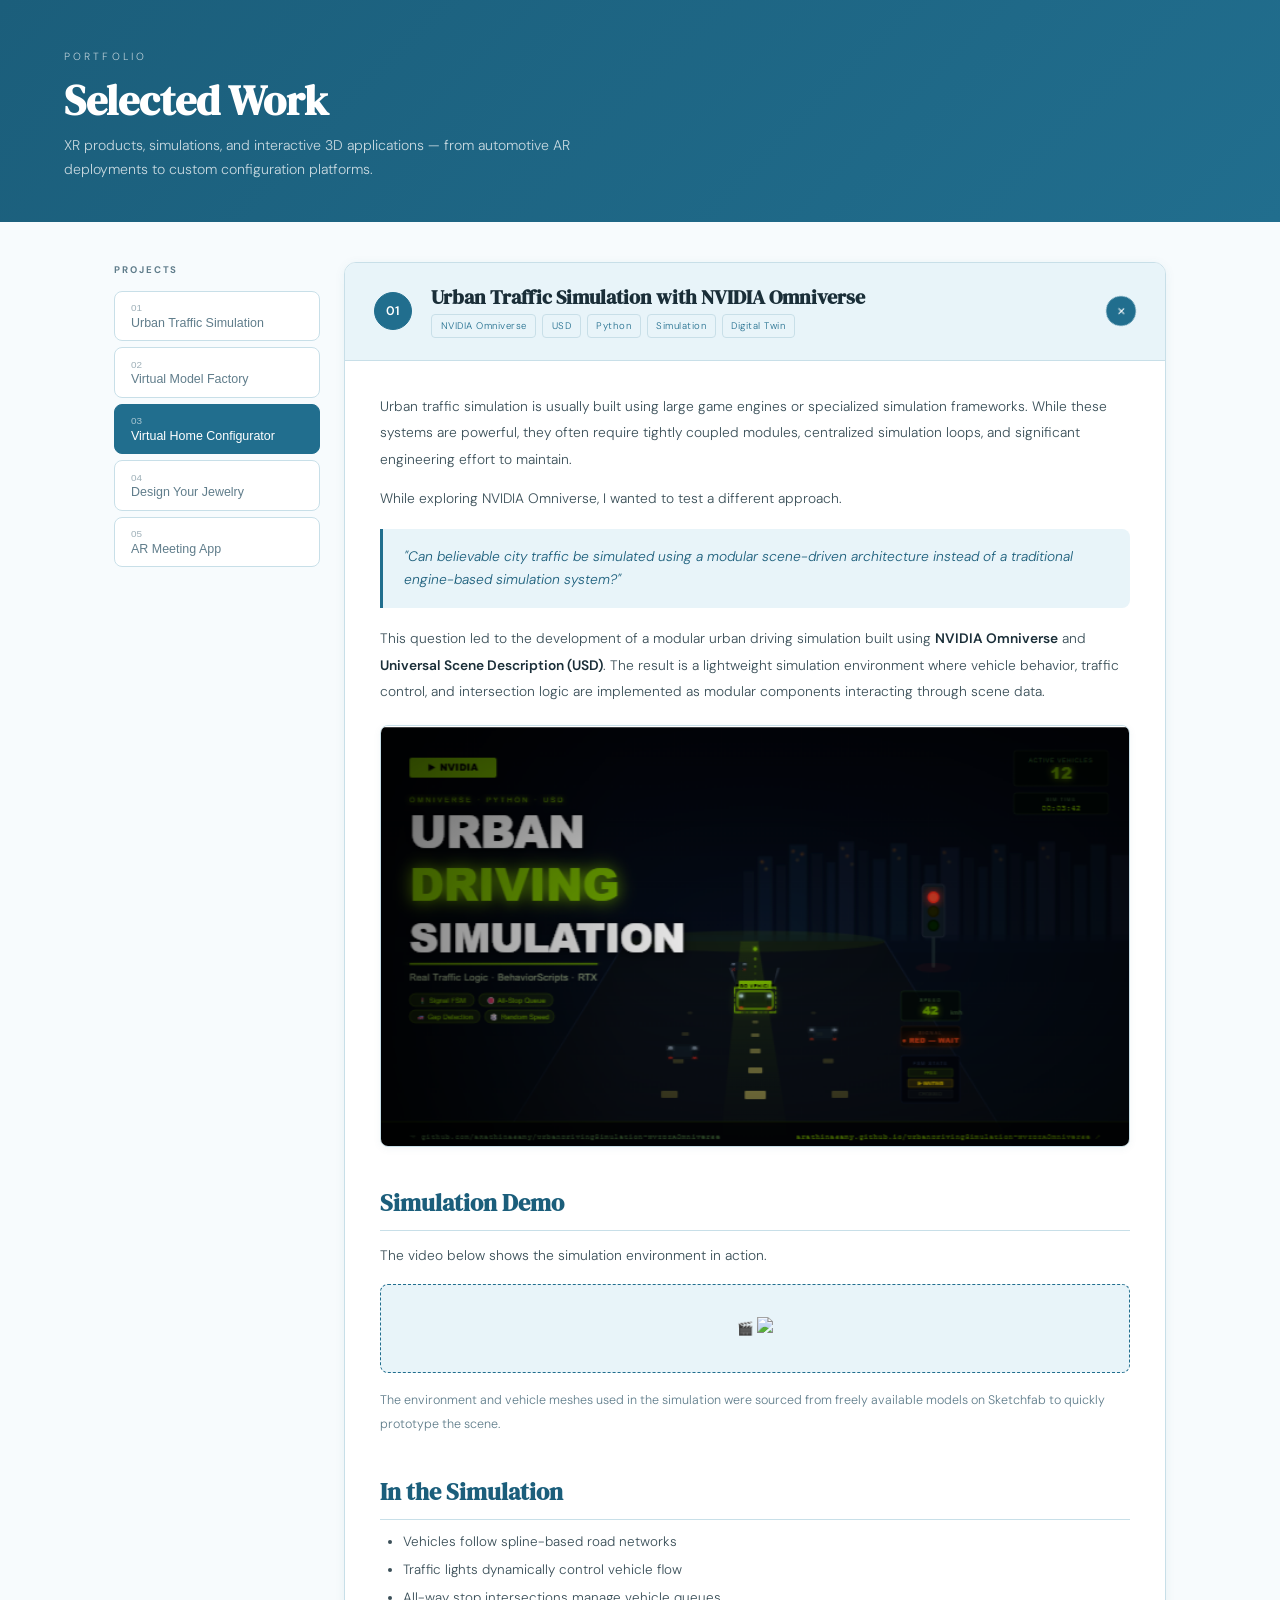
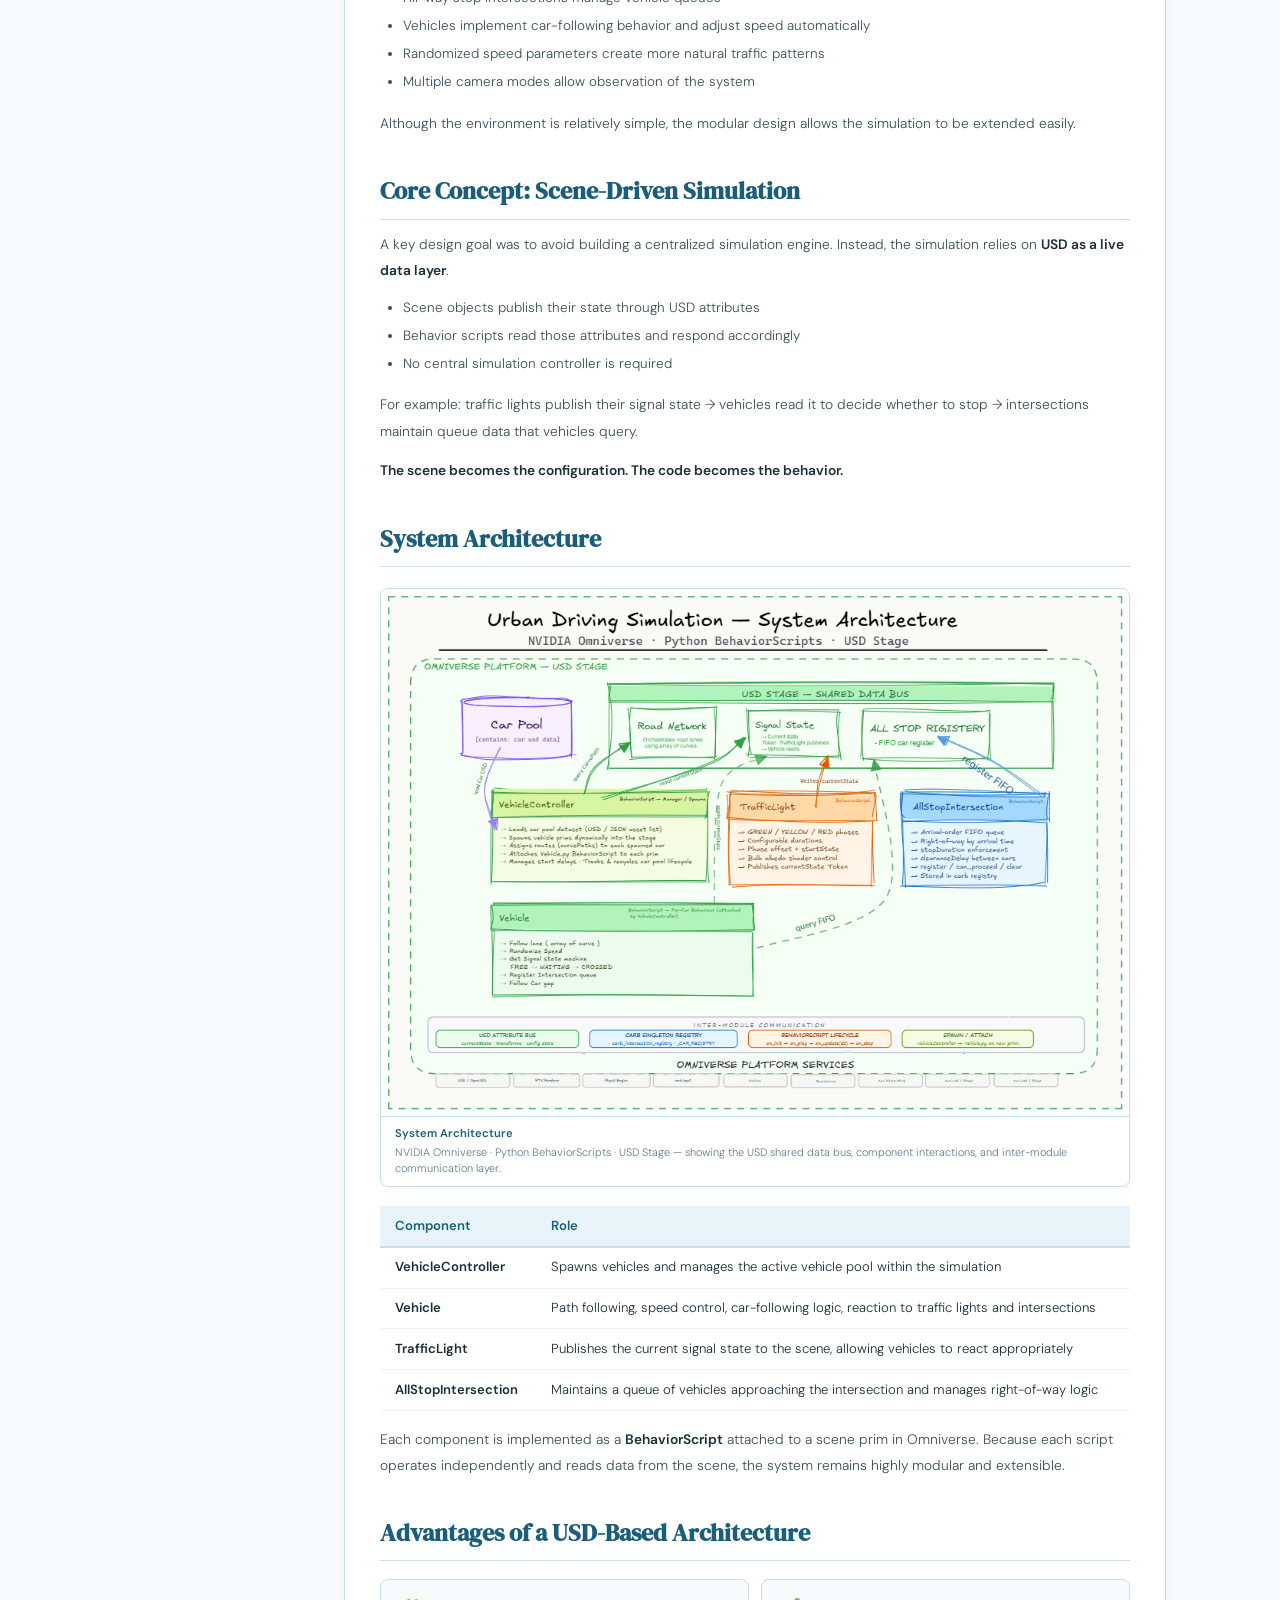
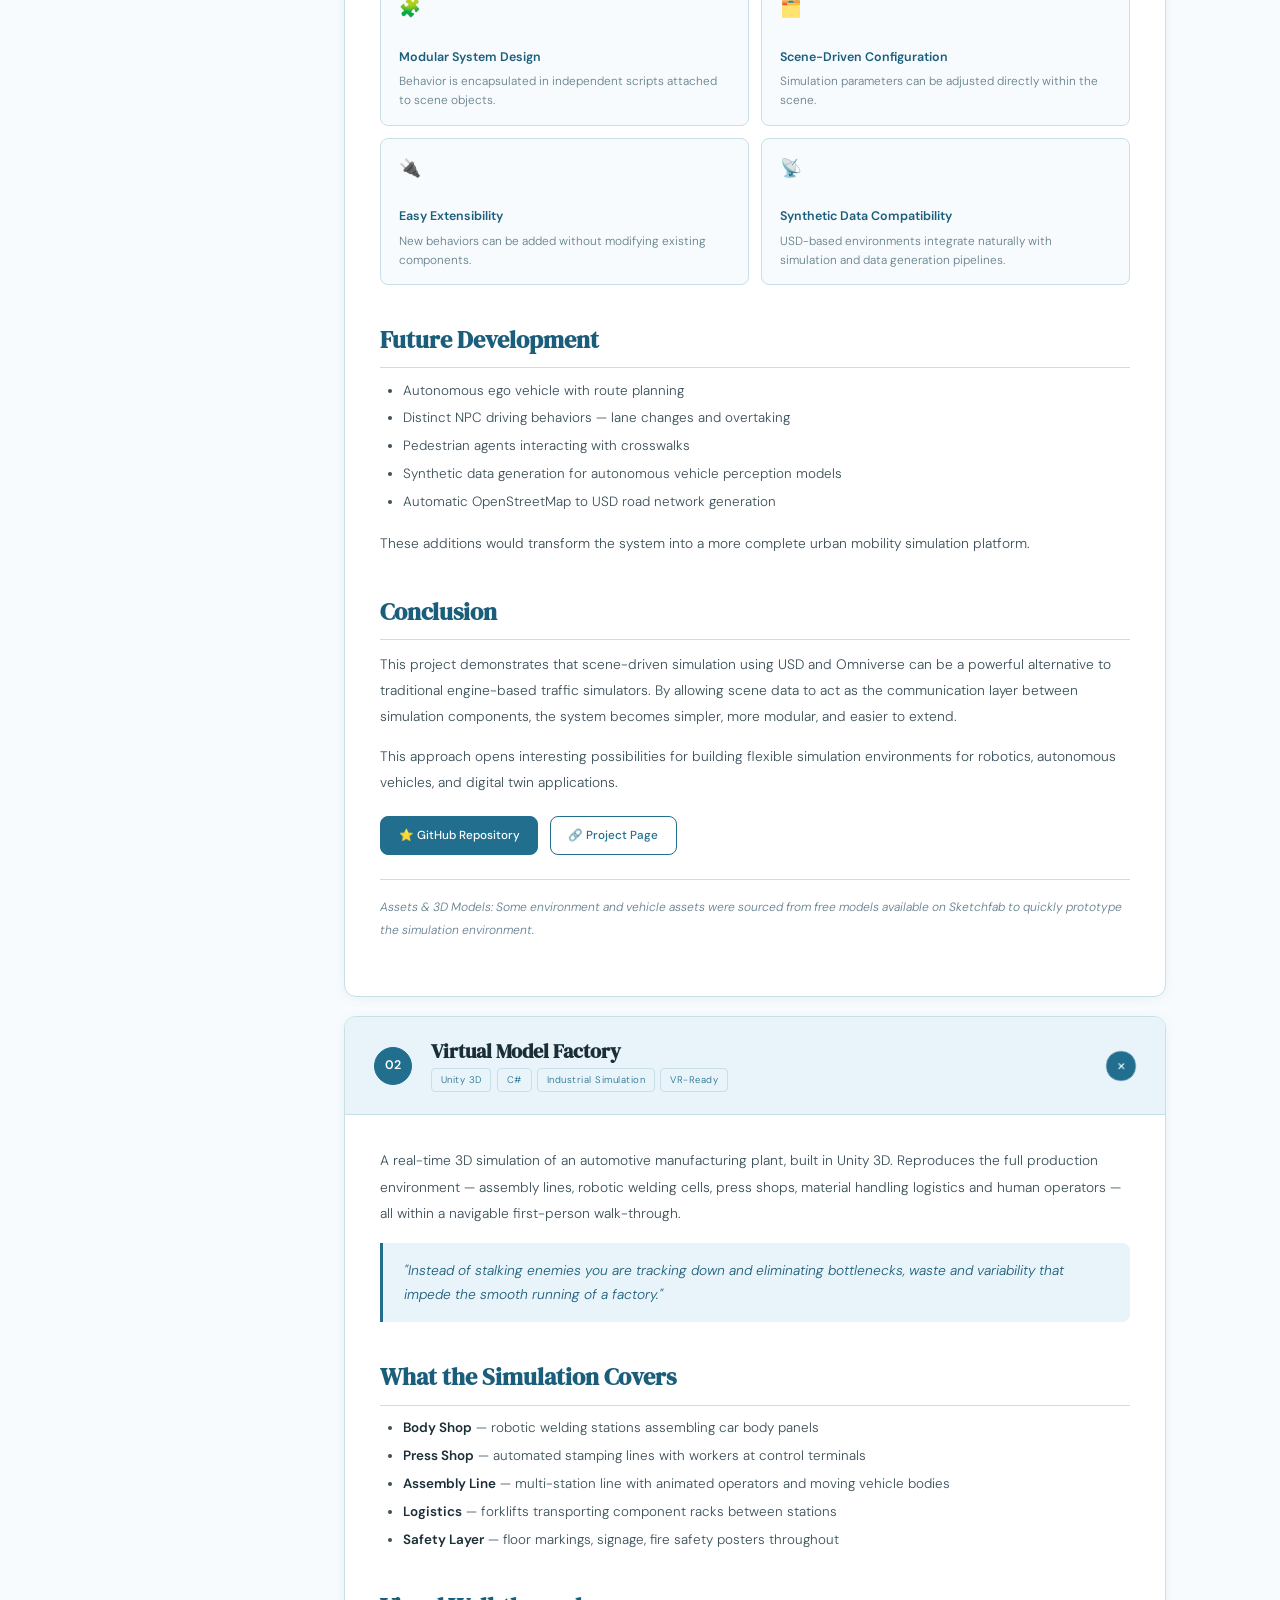
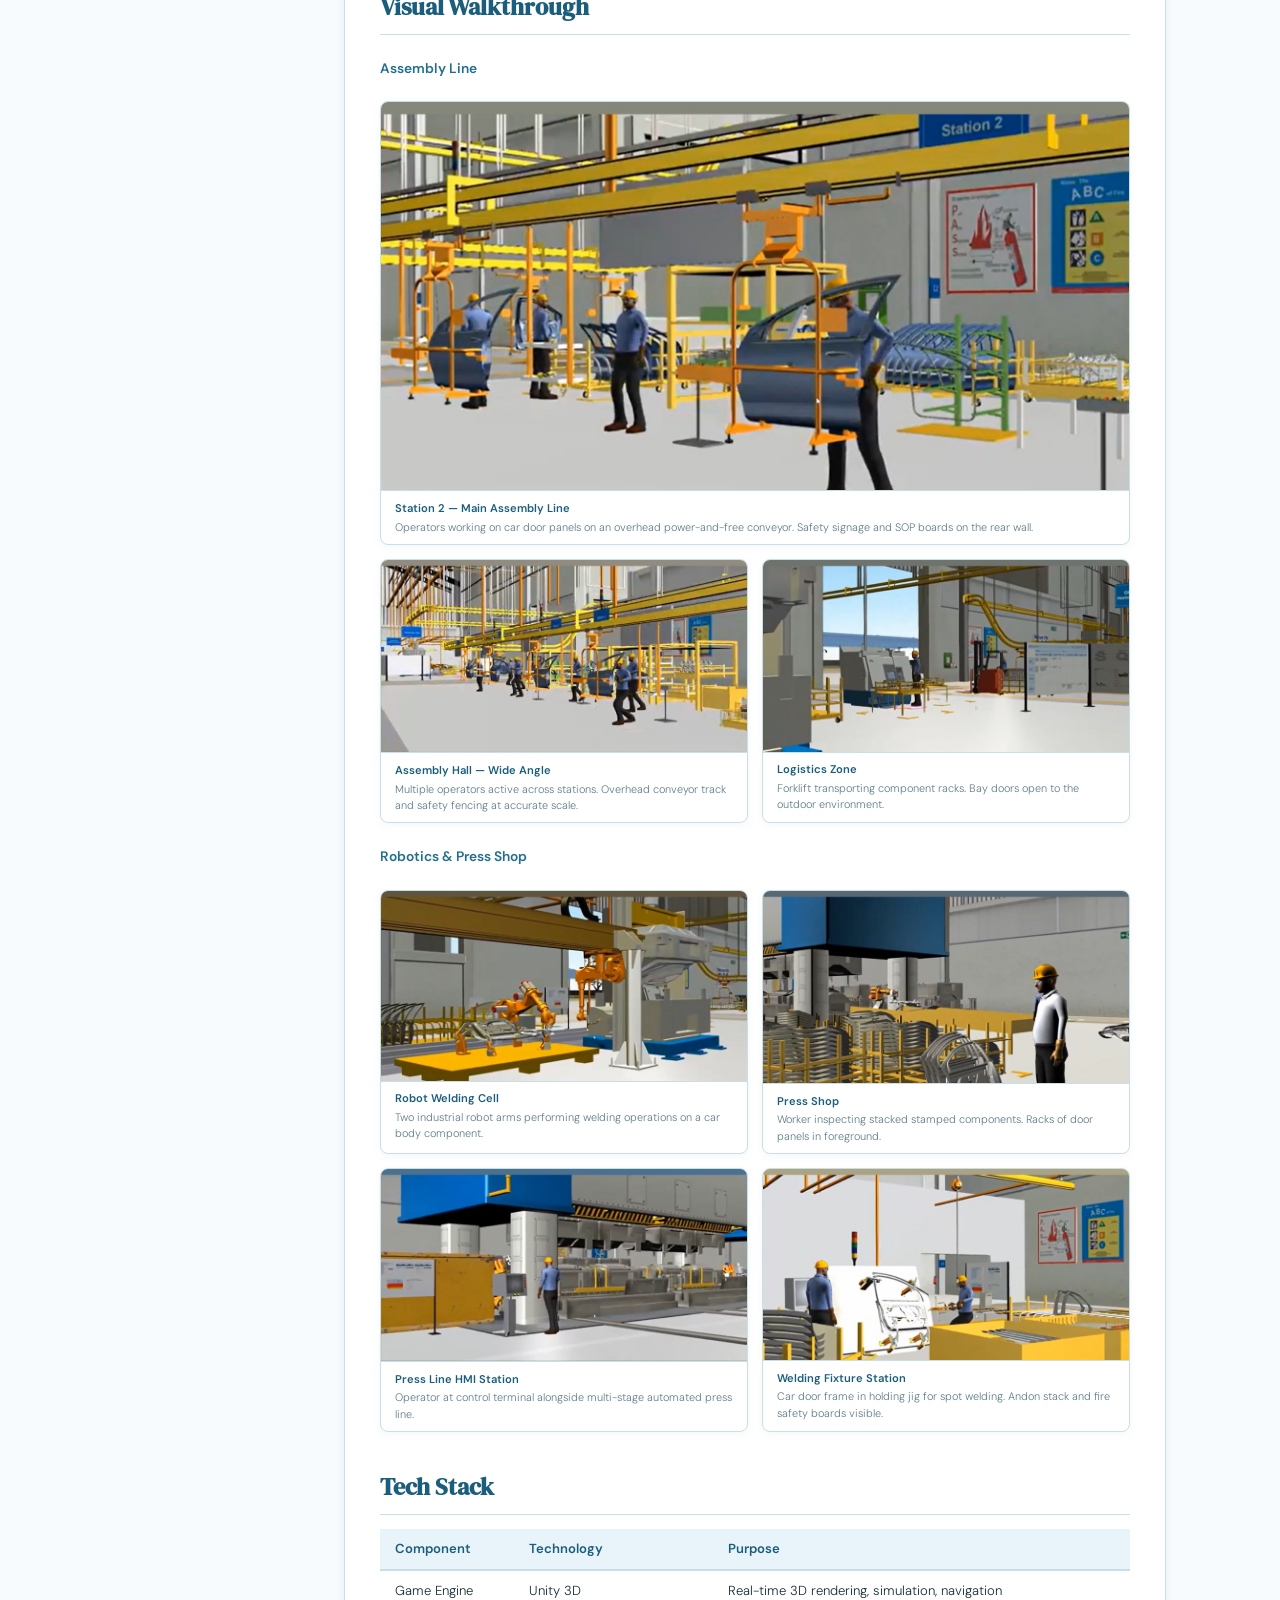
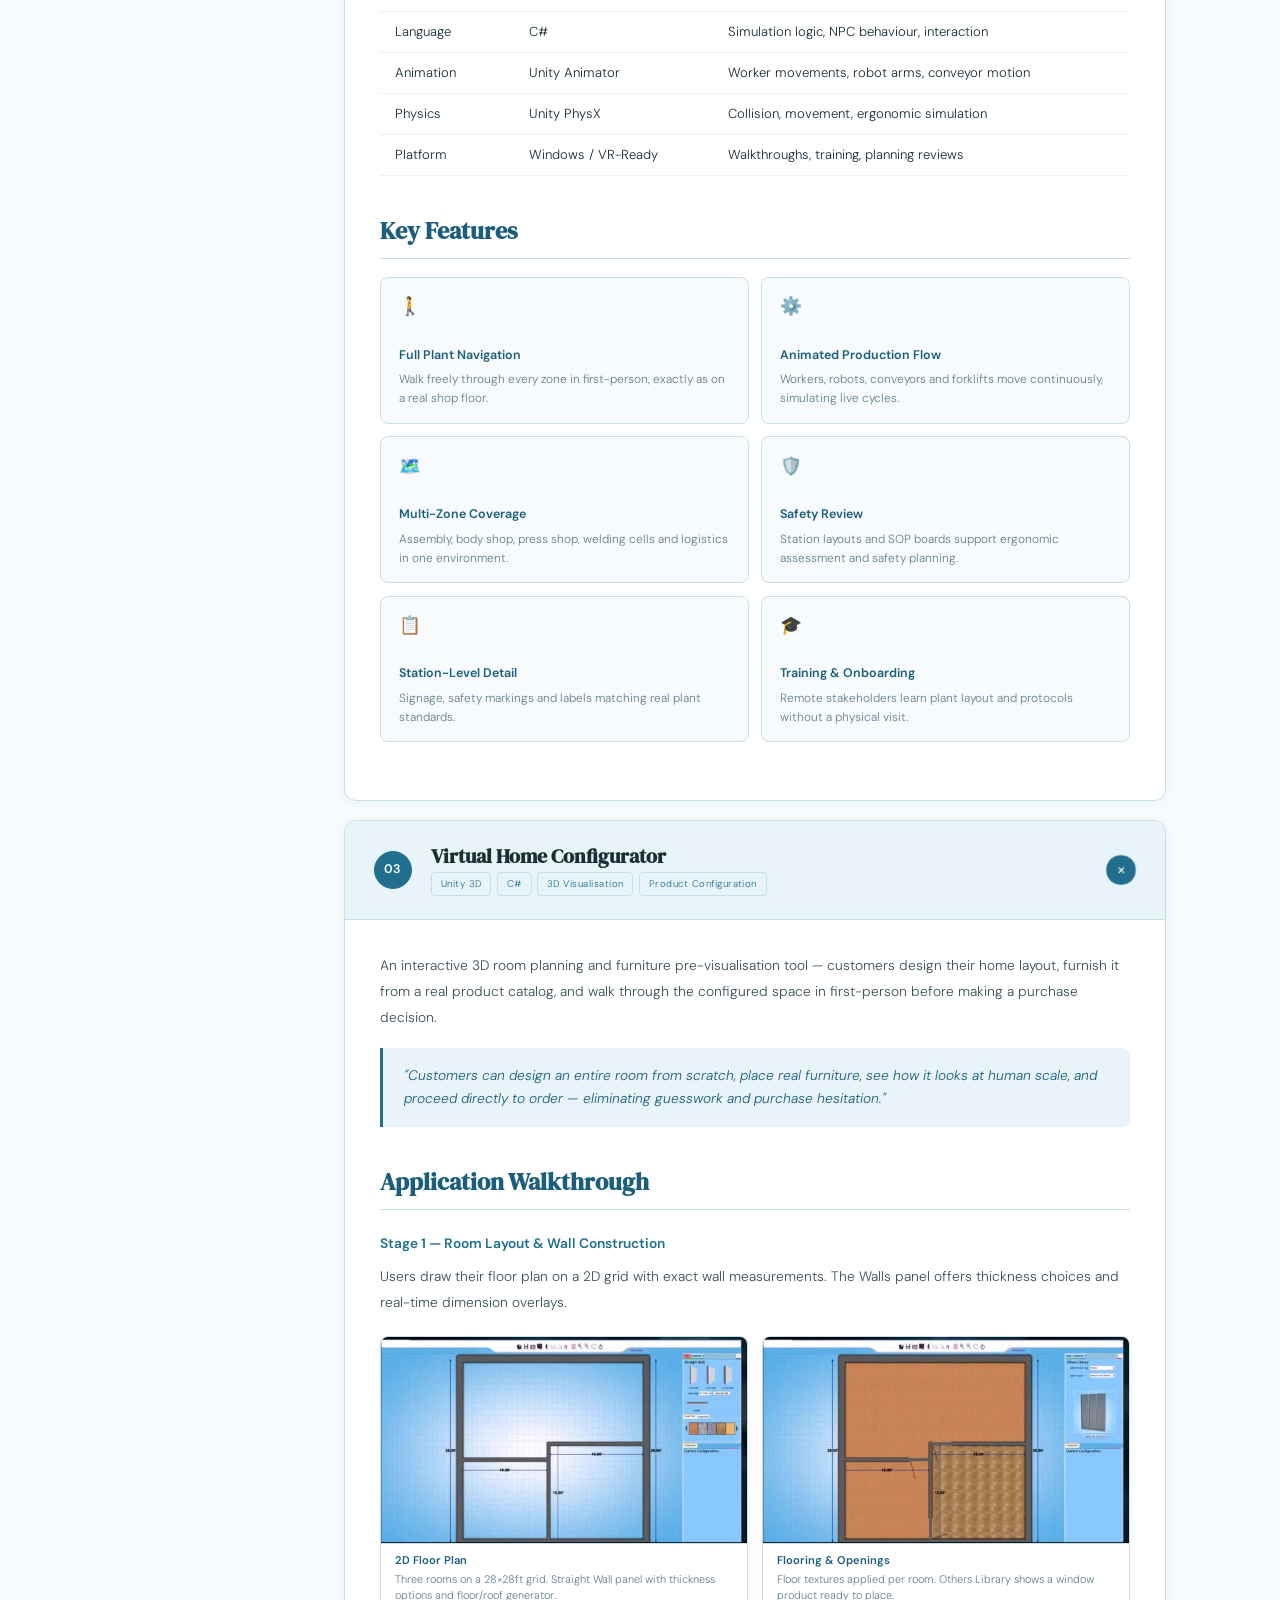
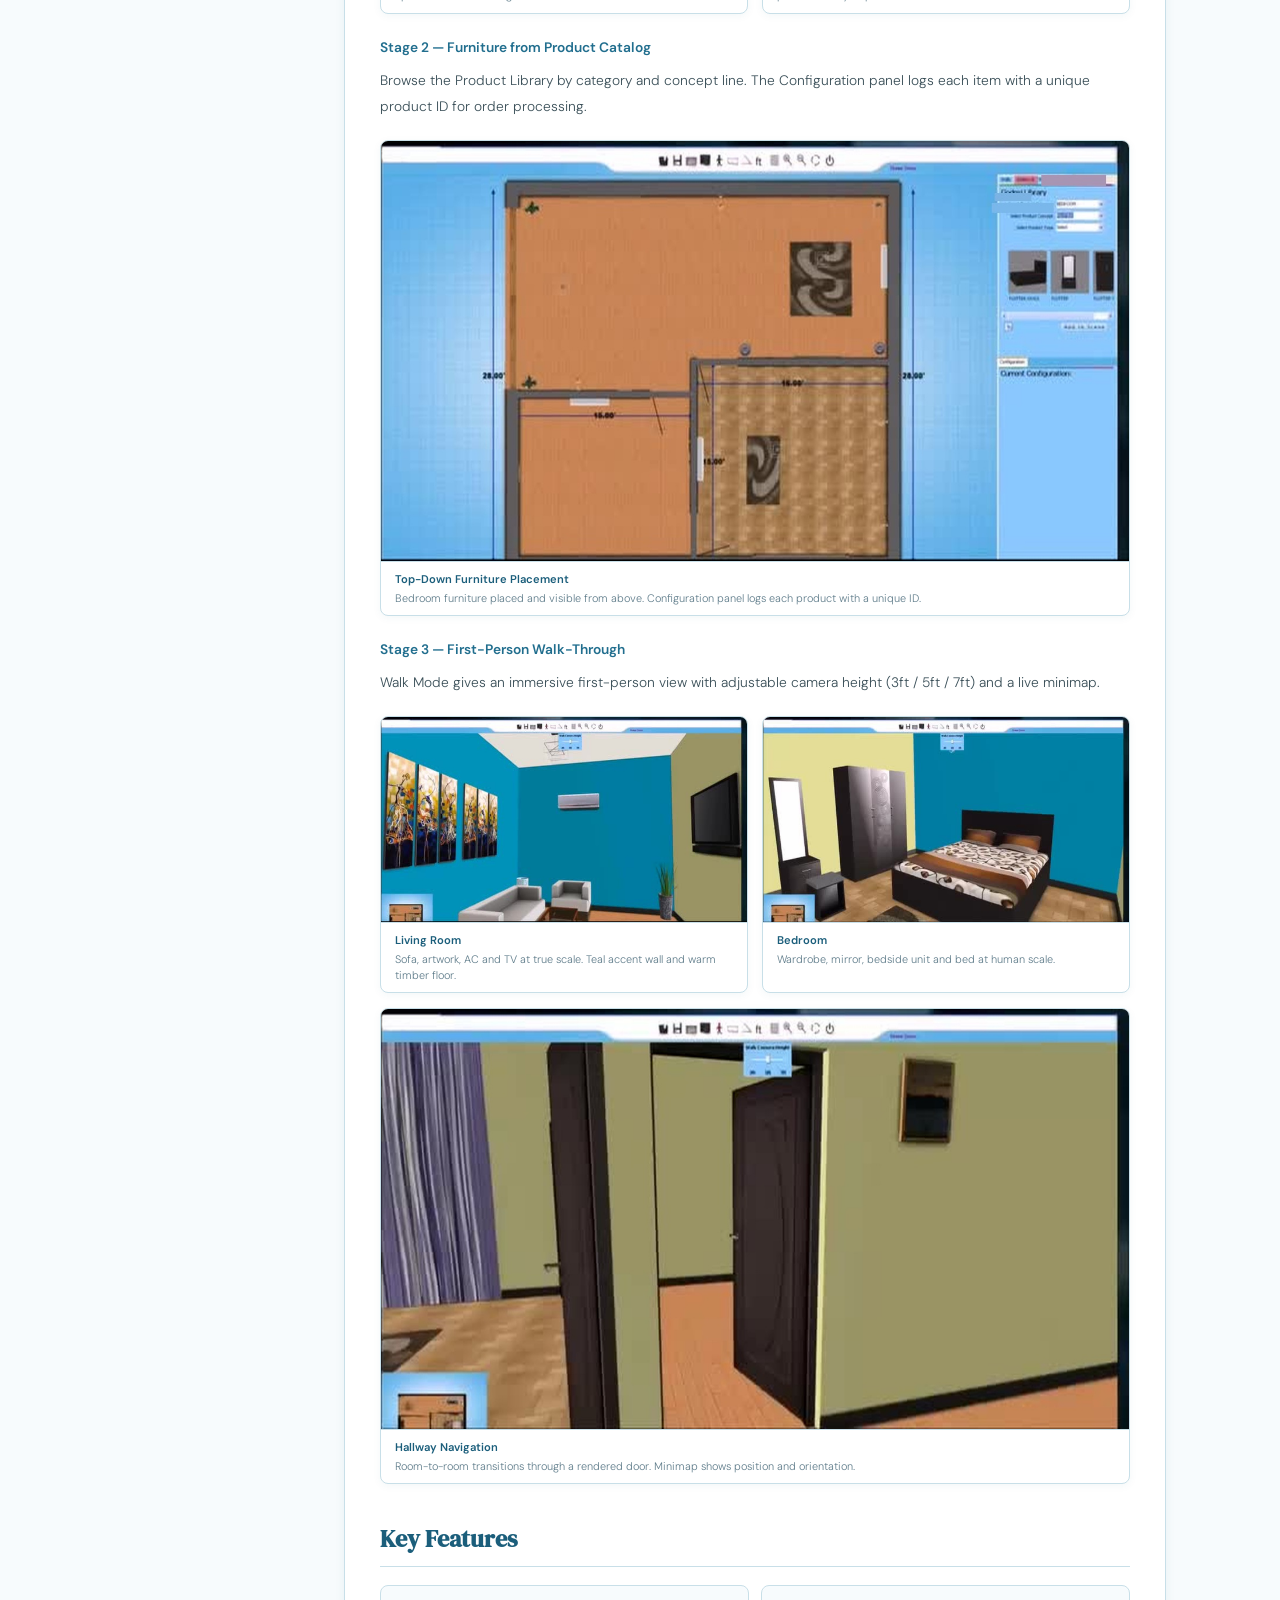
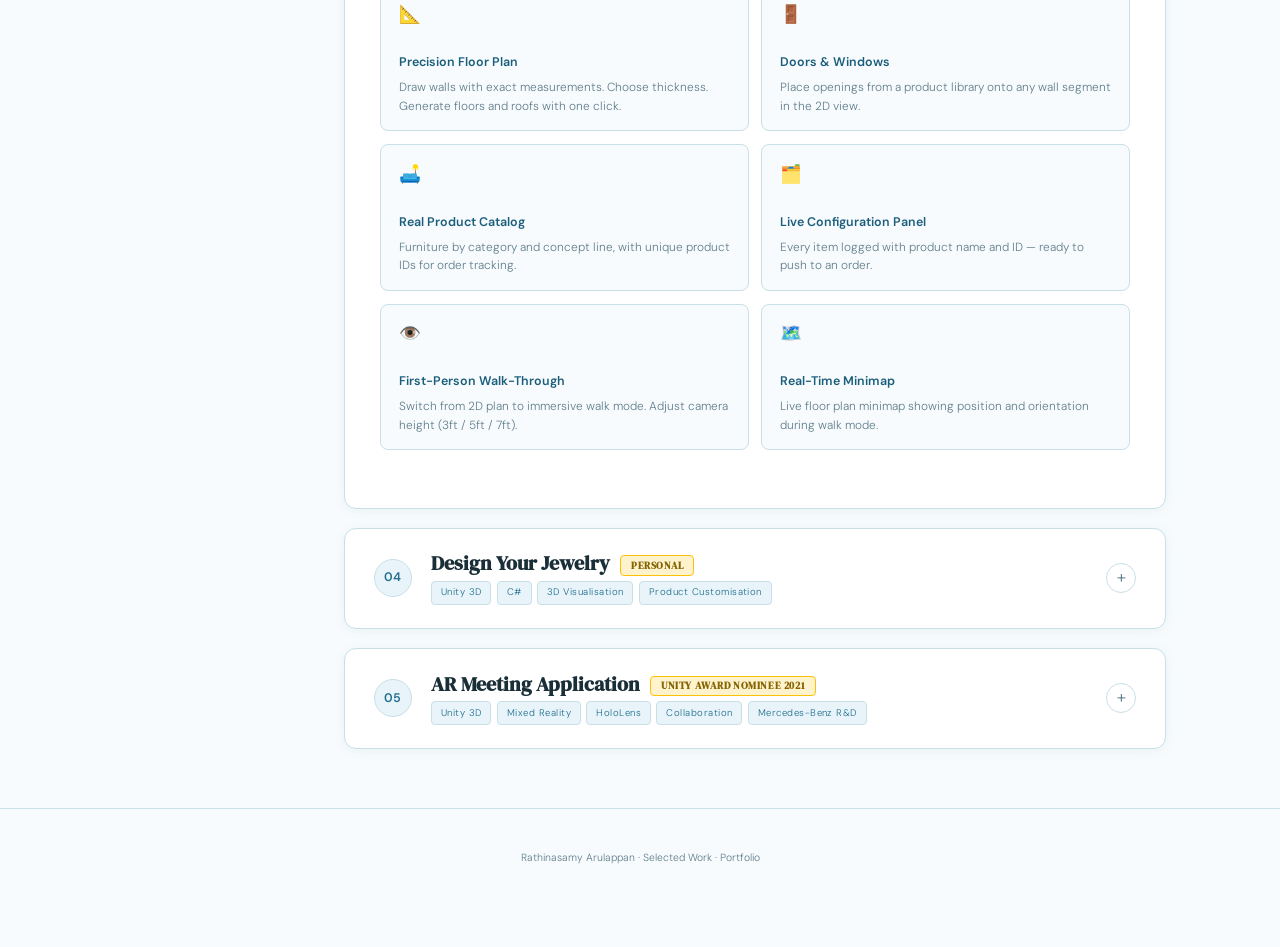
==== commit 4b3f99b6: "Update selected-work.html" ====
--- a/work/selected-work.html
+++ b/work/selected-work.html
@@ -165,7 +165,7 @@
         <h3>Simulation Demo</h3>
         <p>The video below shows the simulation environment in action.</p>
         <div style="background:var(--teal-pale);border:1px dashed var(--teal);border-radius:var(--radius);padding:2rem;text-align:center;color:var(--muted);font-size:.82rem;margin:1rem 0">
-          🎬 <em>images/UTS.gif</em>
+          🎬 <em><img src="images/UTS.gif"  loading="lazy"/></em>
         </div>
         <p style="font-size:.78rem;color:var(--muted);margin-top:.5rem">The environment and vehicle meshes used in the simulation were sourced from freely available models on Sketchfab to quickly prototype the scene.</p>
 
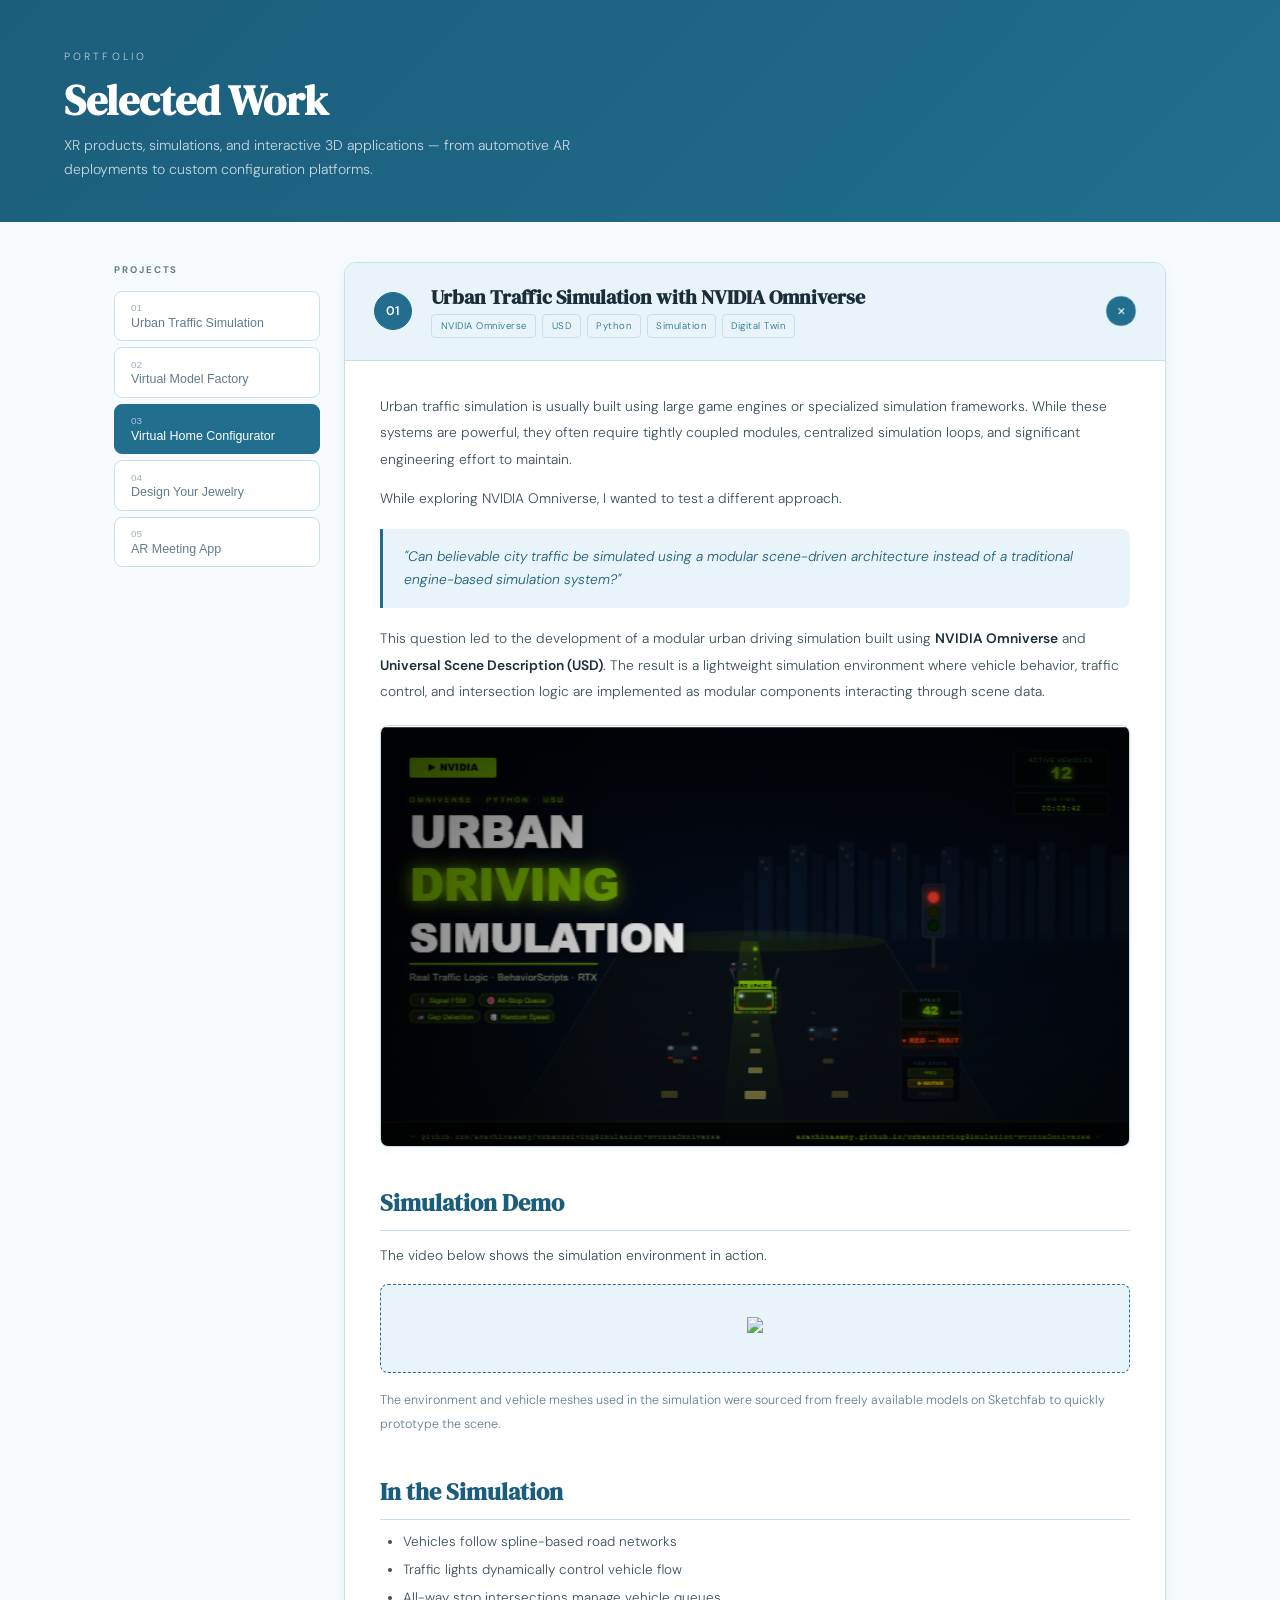
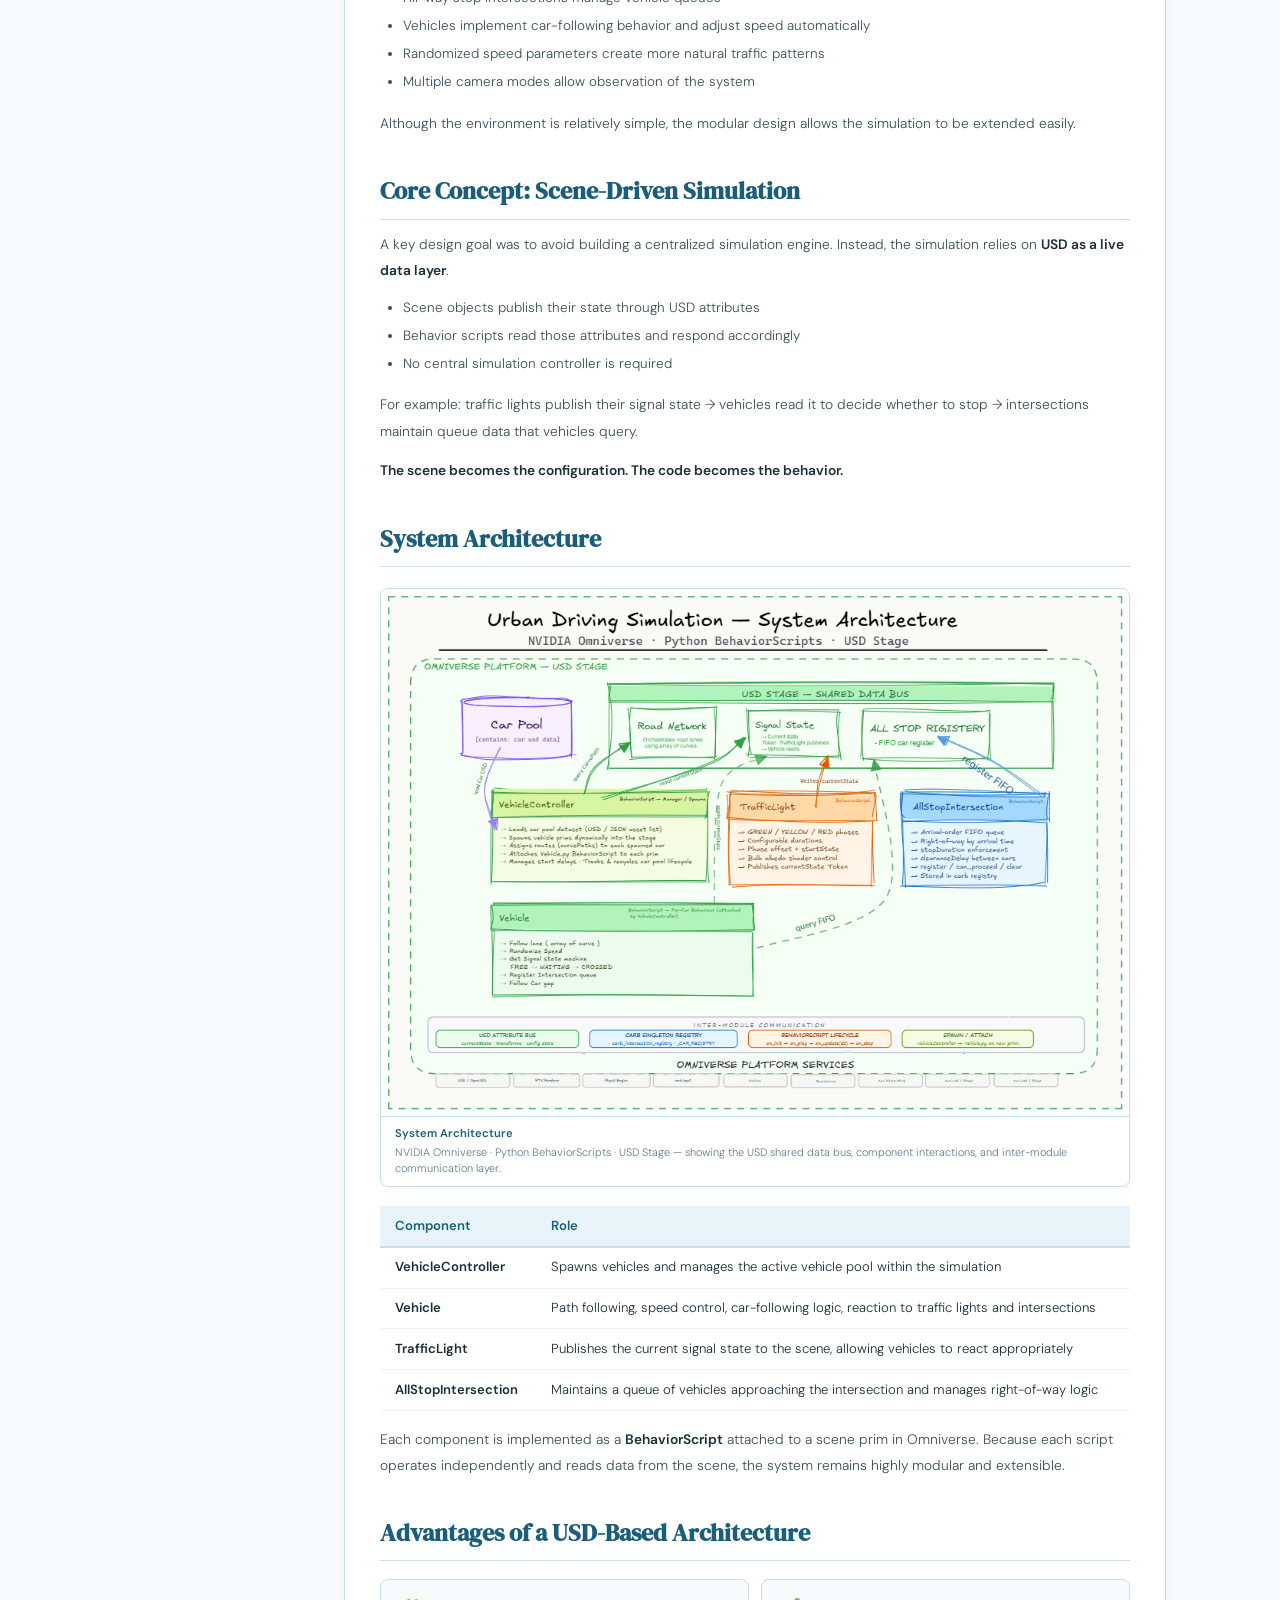
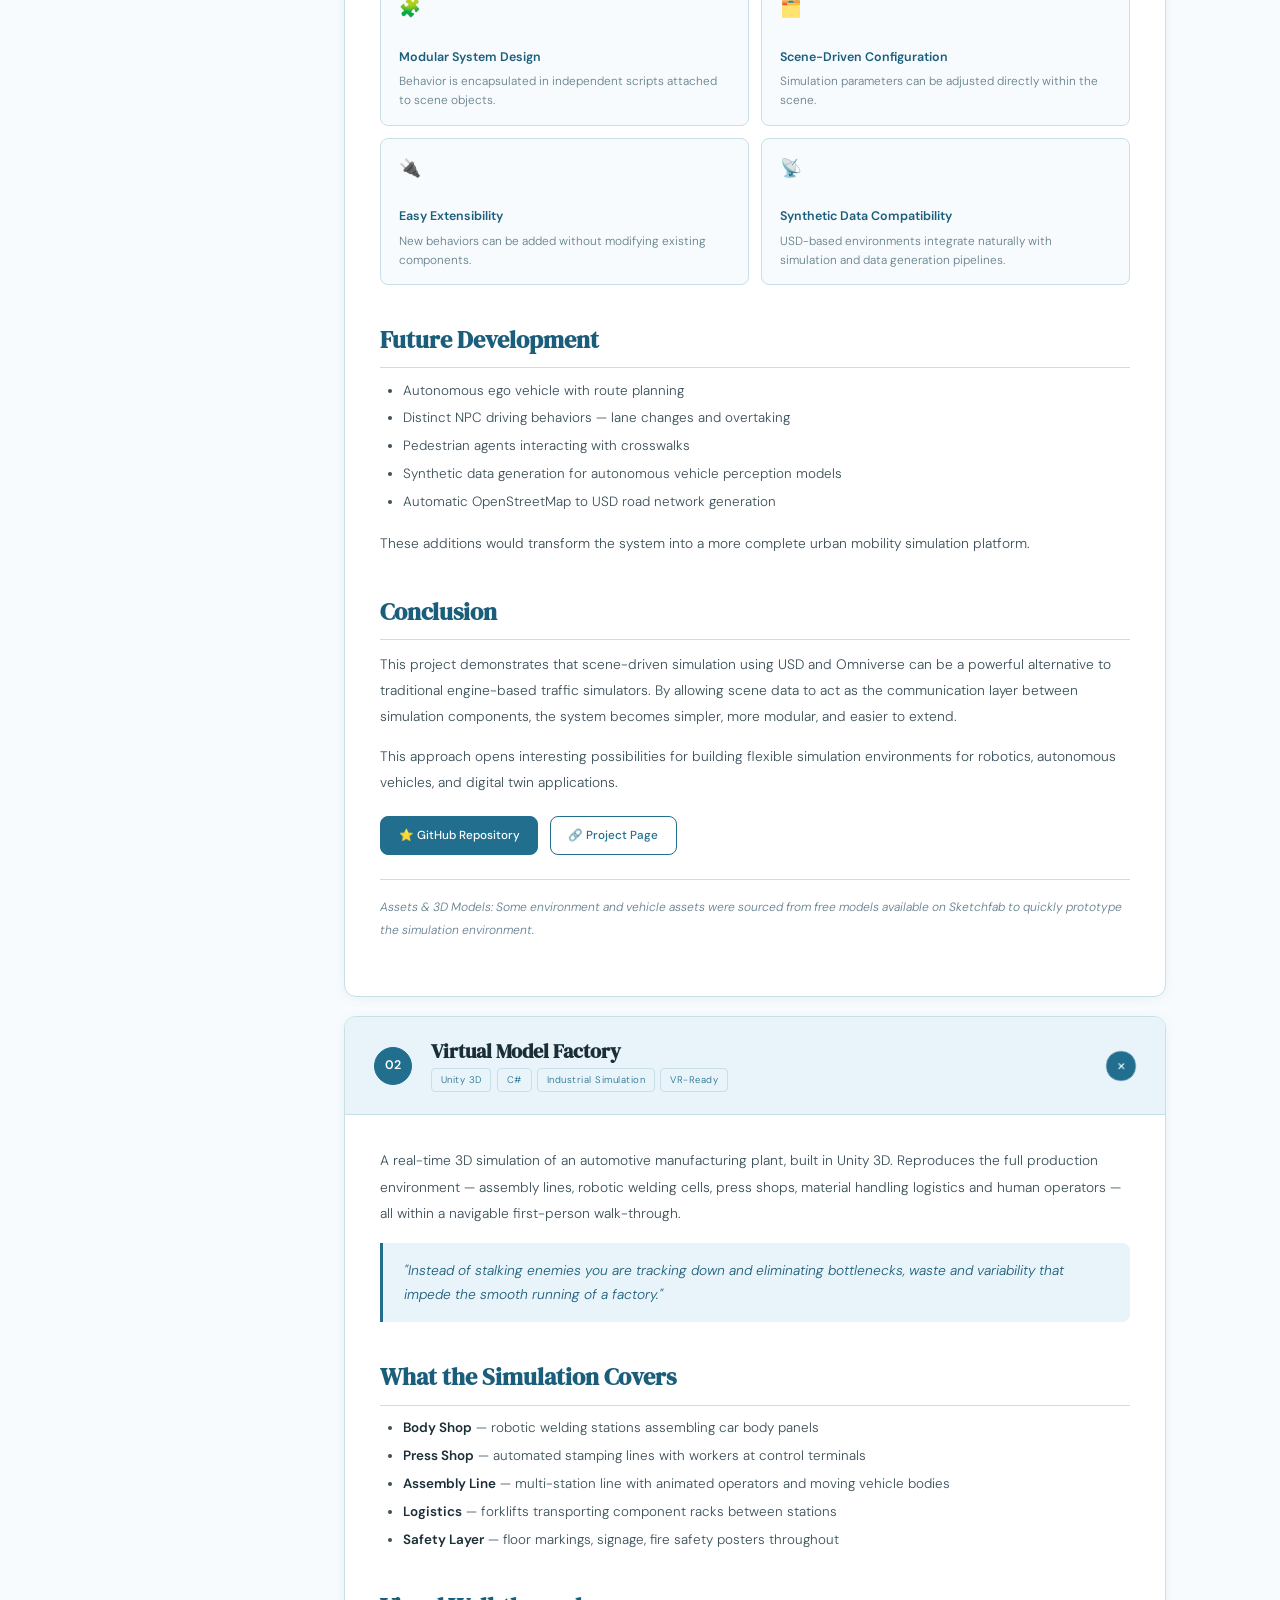
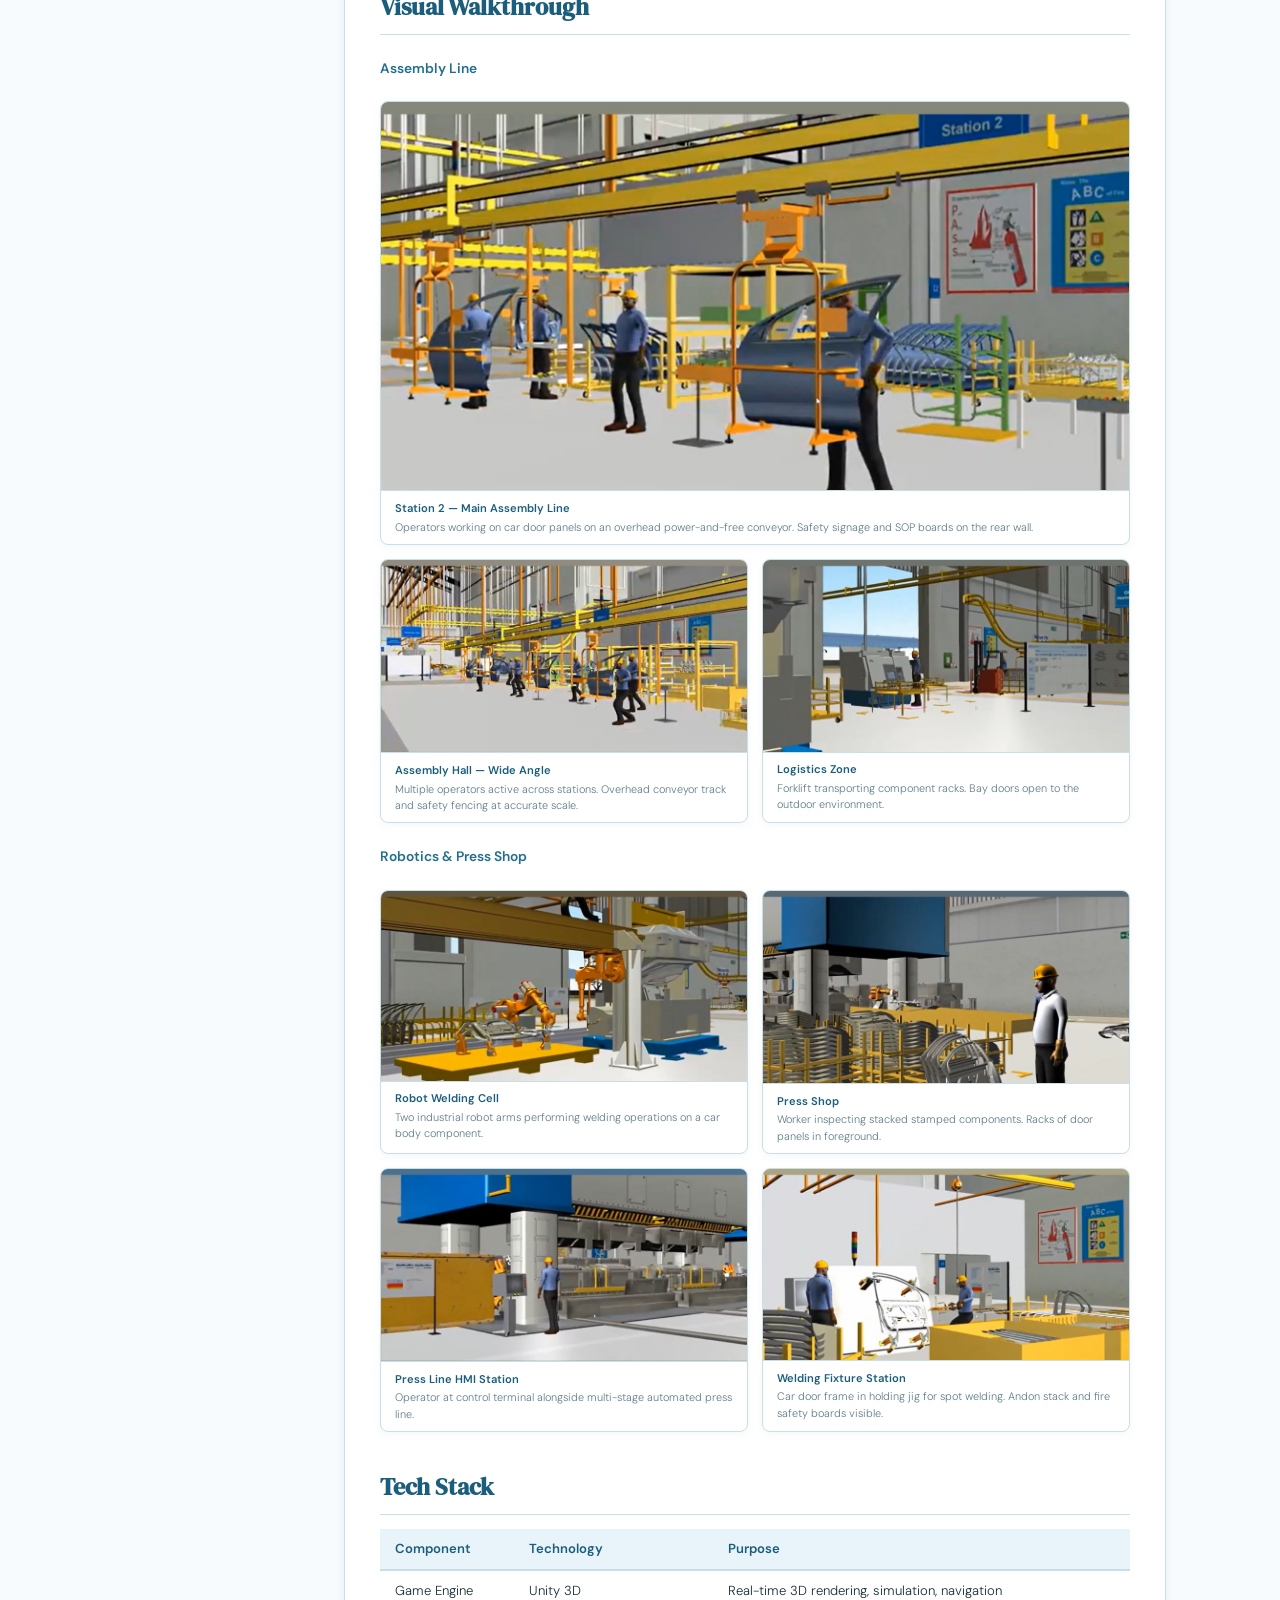
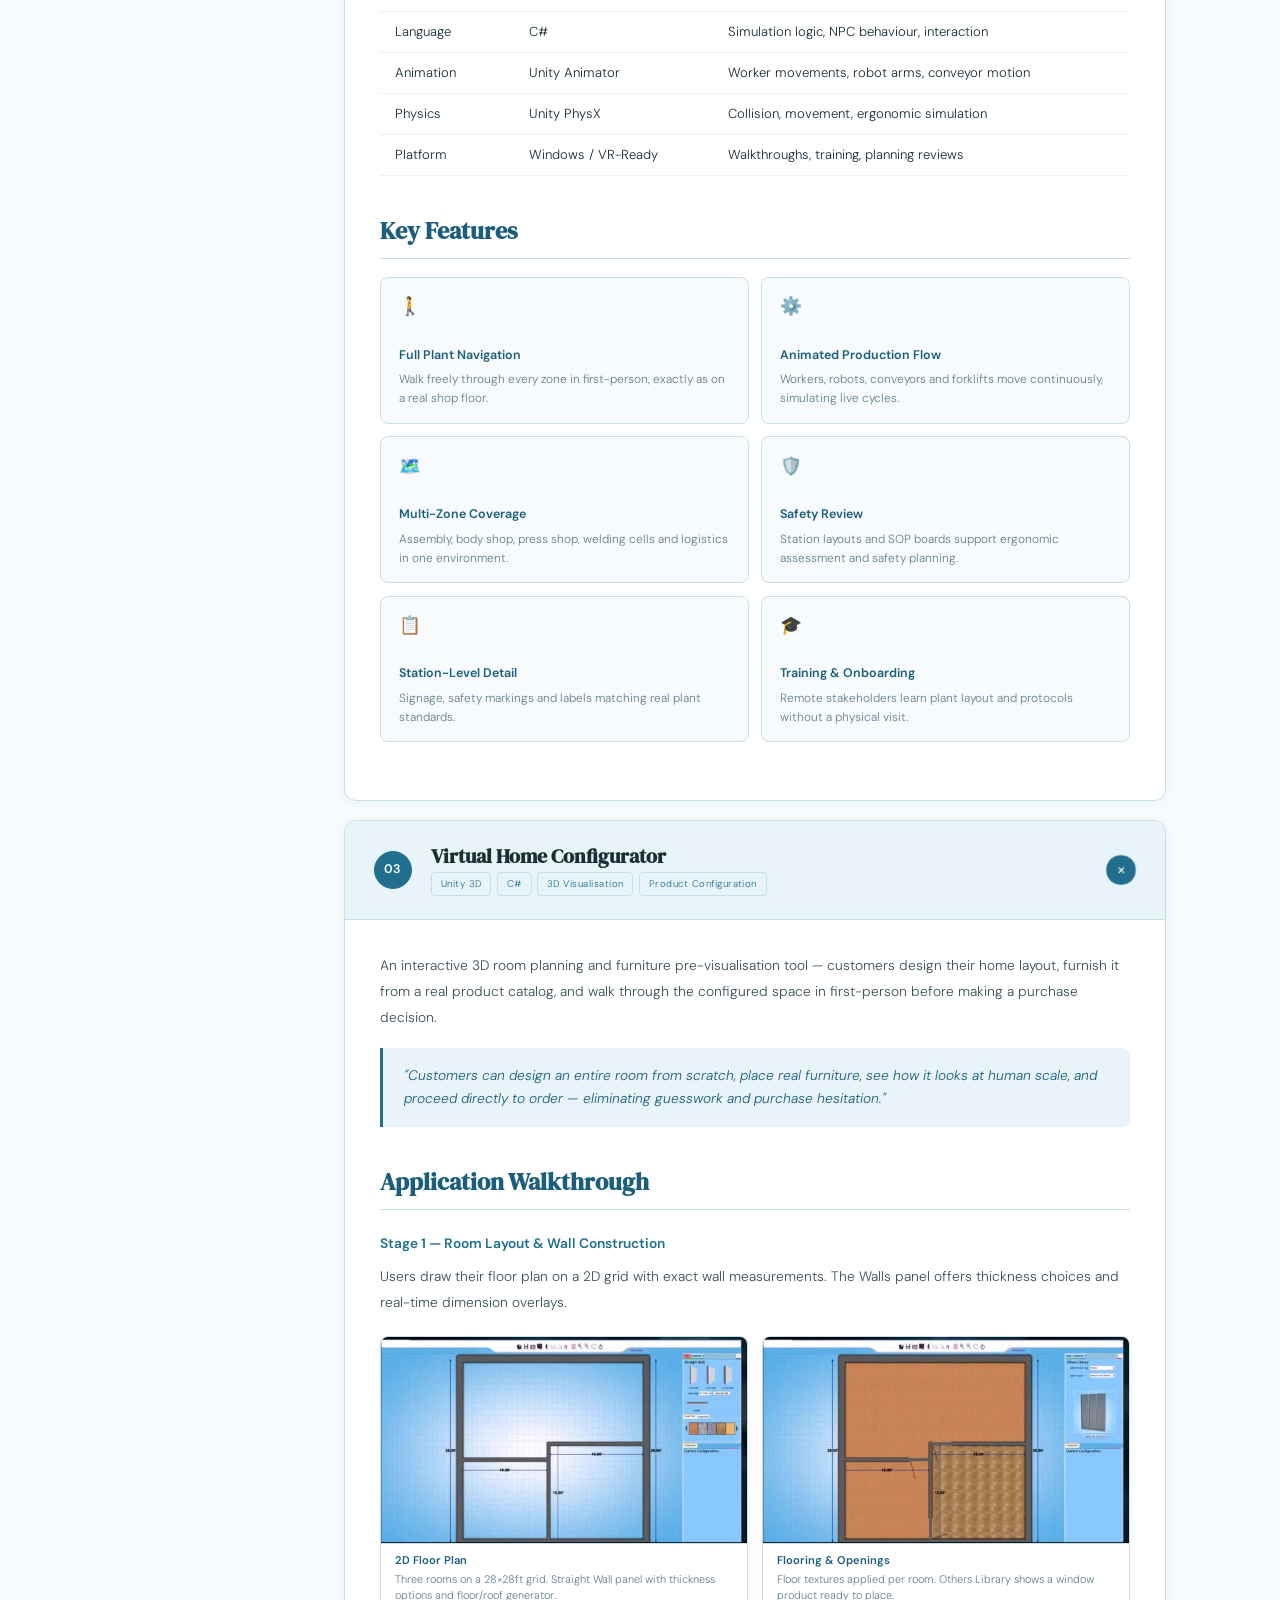
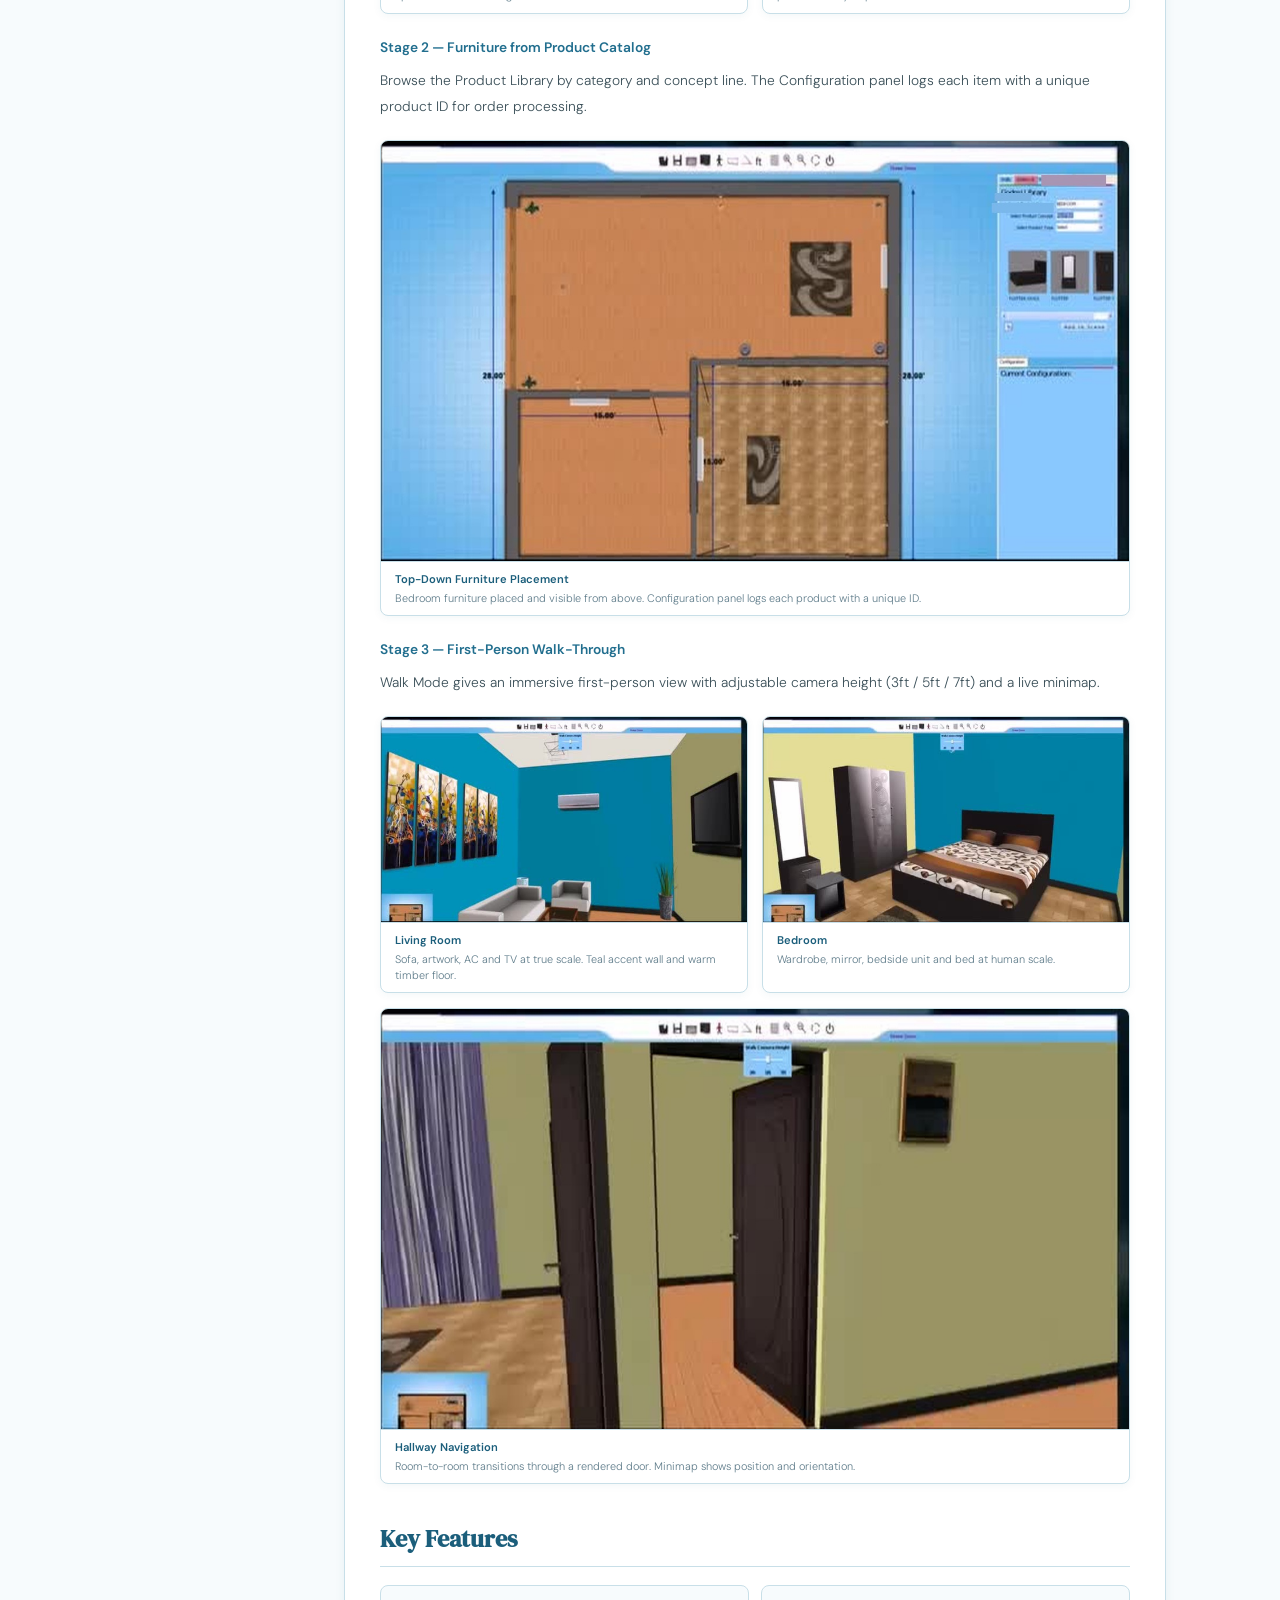
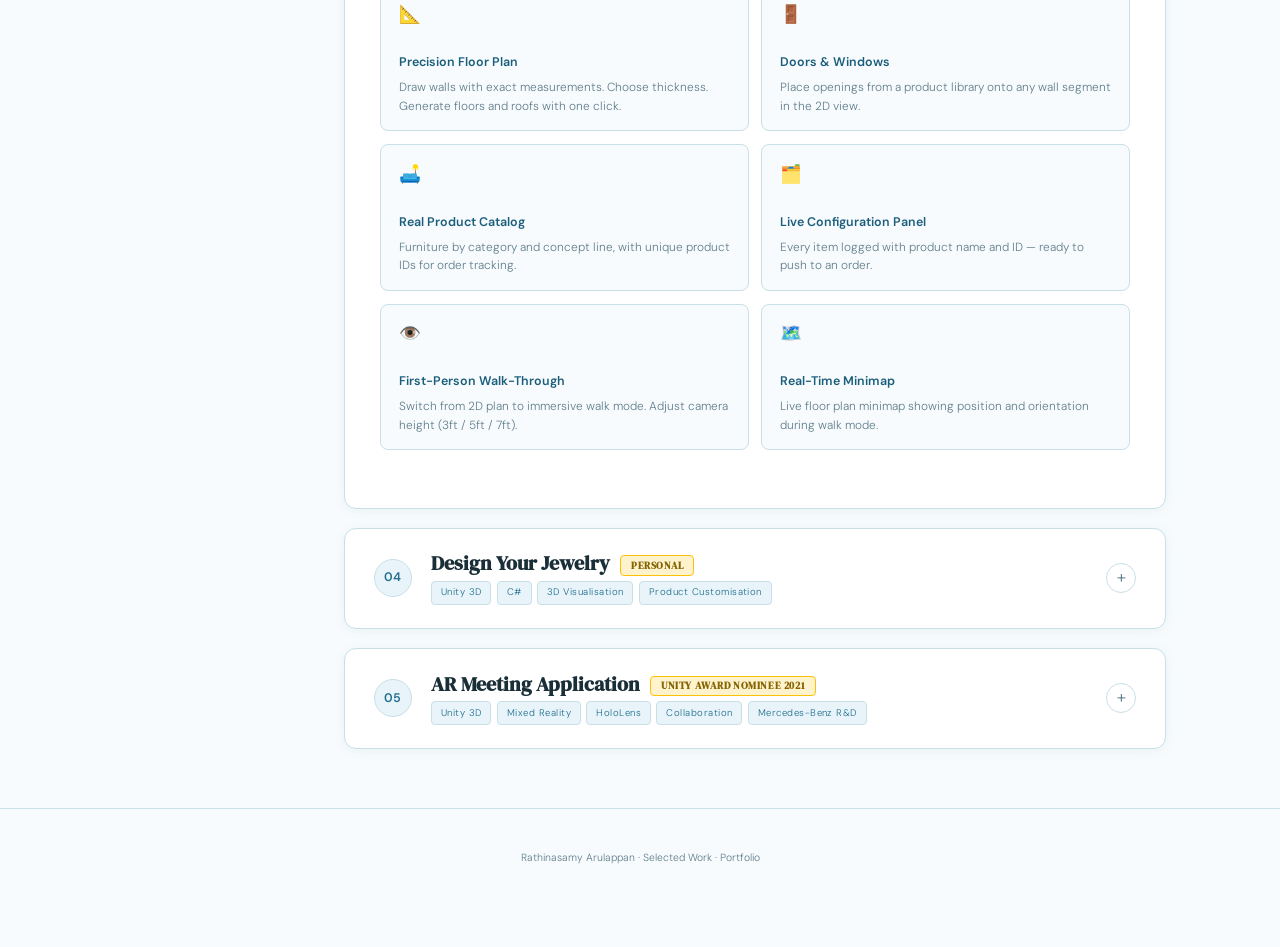
==== commit 77ab0cea: "Update selected-work.html" ====
--- a/work/selected-work.html
+++ b/work/selected-work.html
@@ -165,7 +165,7 @@
         <h3>Simulation Demo</h3>
         <p>The video below shows the simulation environment in action.</p>
         <div style="background:var(--teal-pale);border:1px dashed var(--teal);border-radius:var(--radius);padding:2rem;text-align:center;color:var(--muted);font-size:.82rem;margin:1rem 0">
-          🎬 <em><img src="images/UTS.gif"  loading="lazy"/></em>
+          <em><img src="images/UTS.gif"  loading="lazy"/></em>
         </div>
         <p style="font-size:.78rem;color:var(--muted);margin-top:.5rem">The environment and vehicle meshes used in the simulation were sourced from freely available models on Sketchfab to quickly prototype the scene.</p>
 
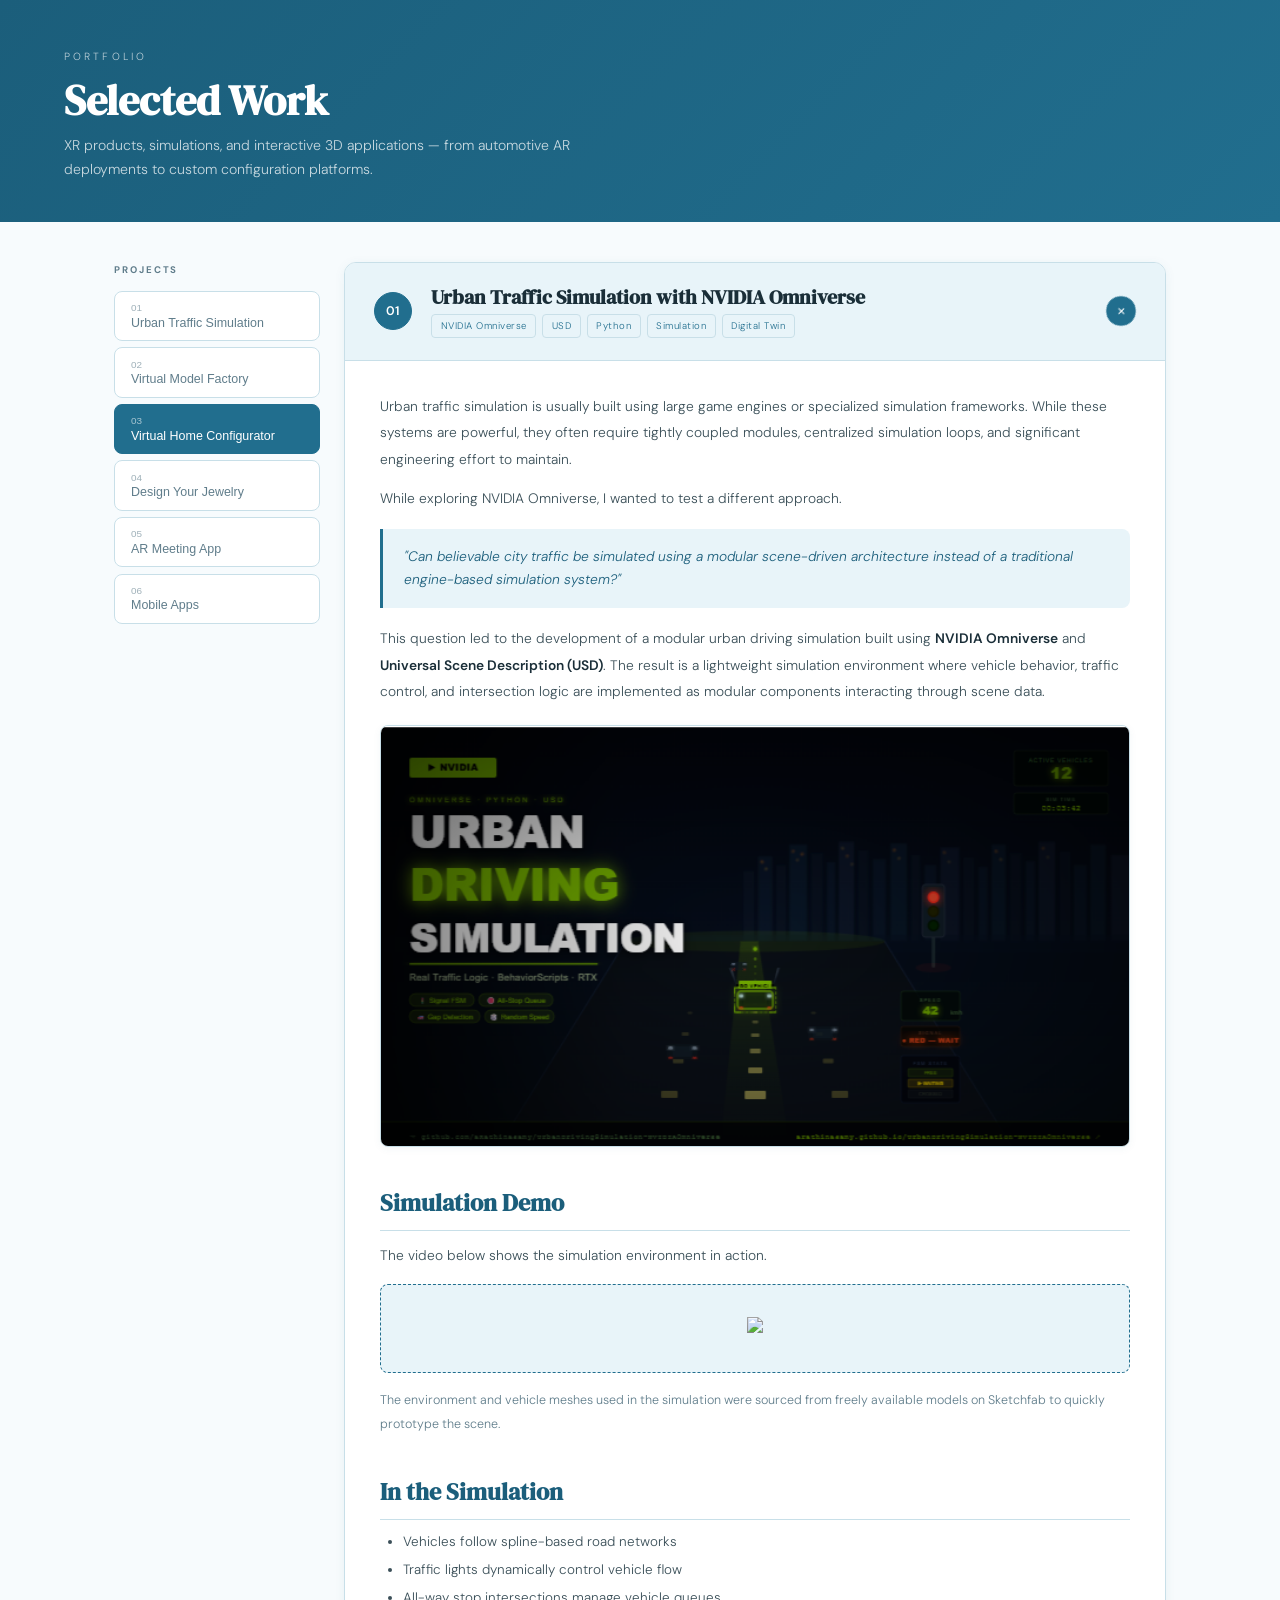
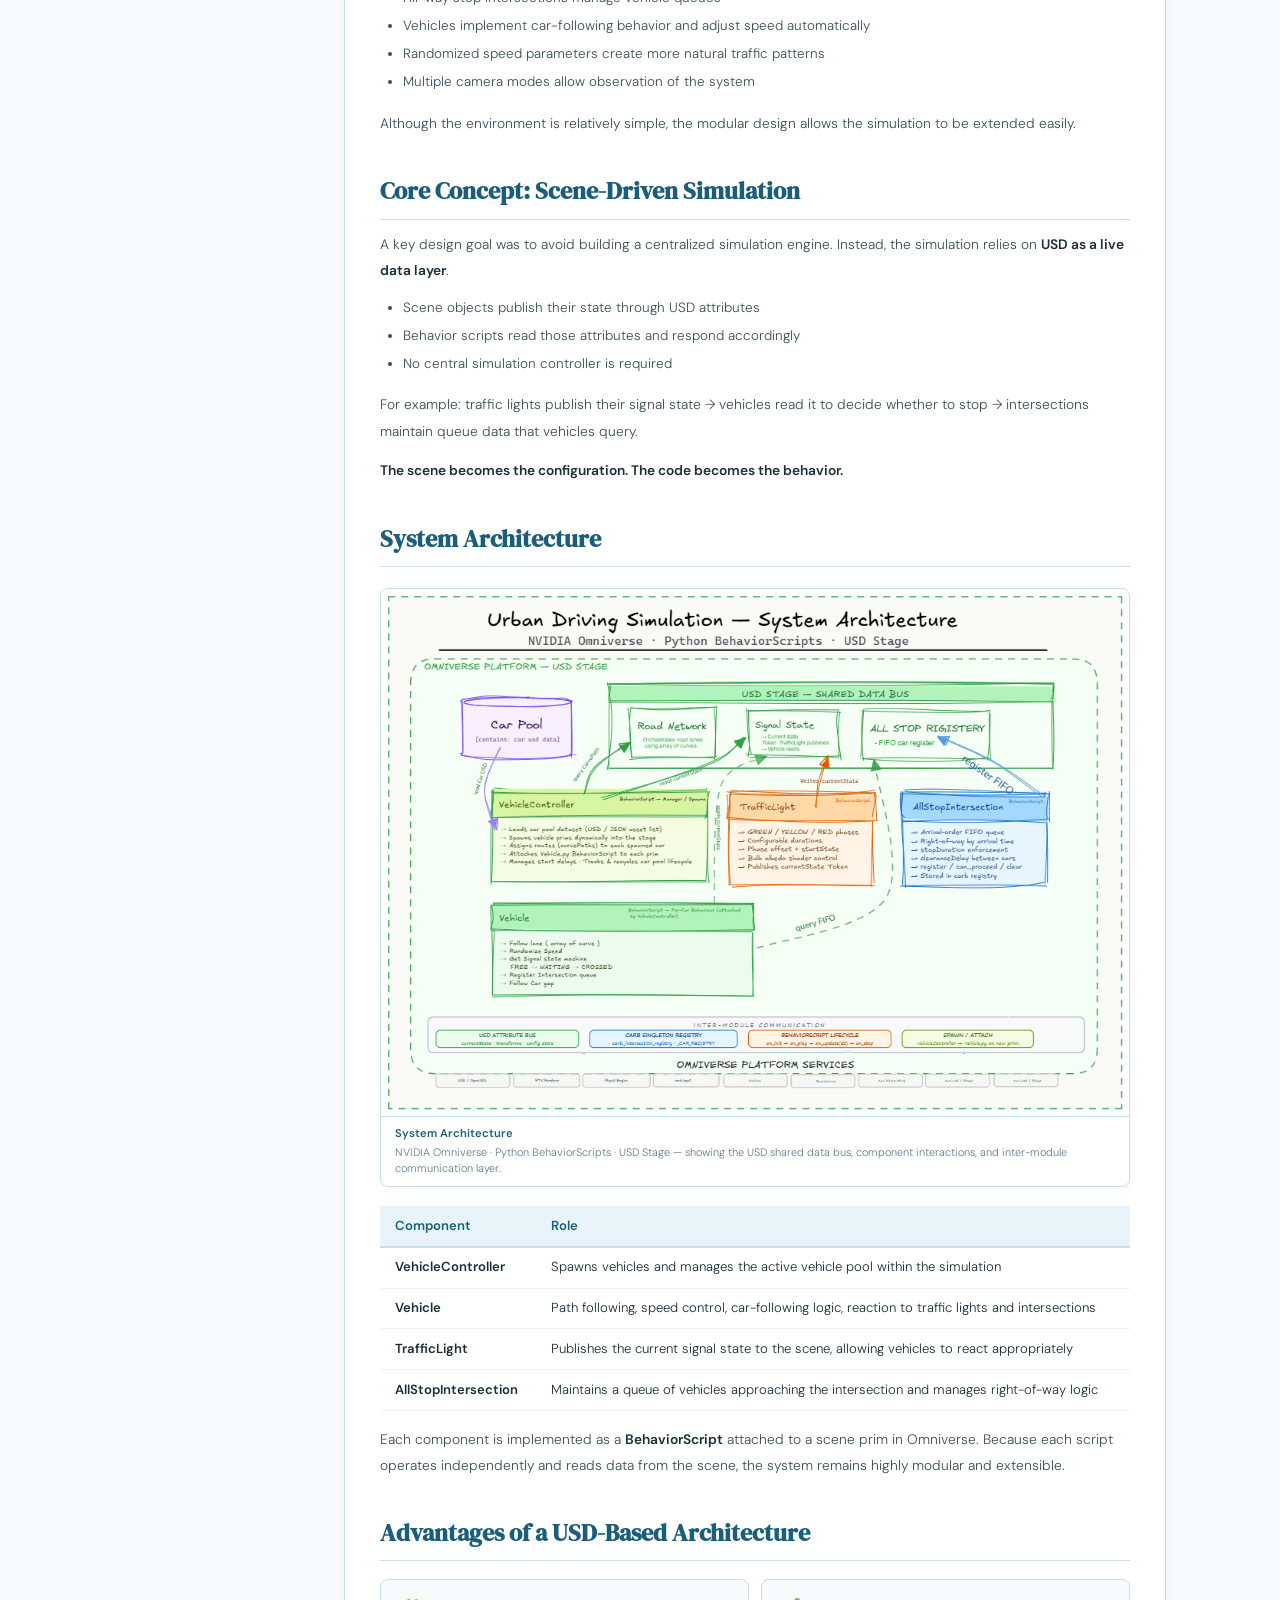
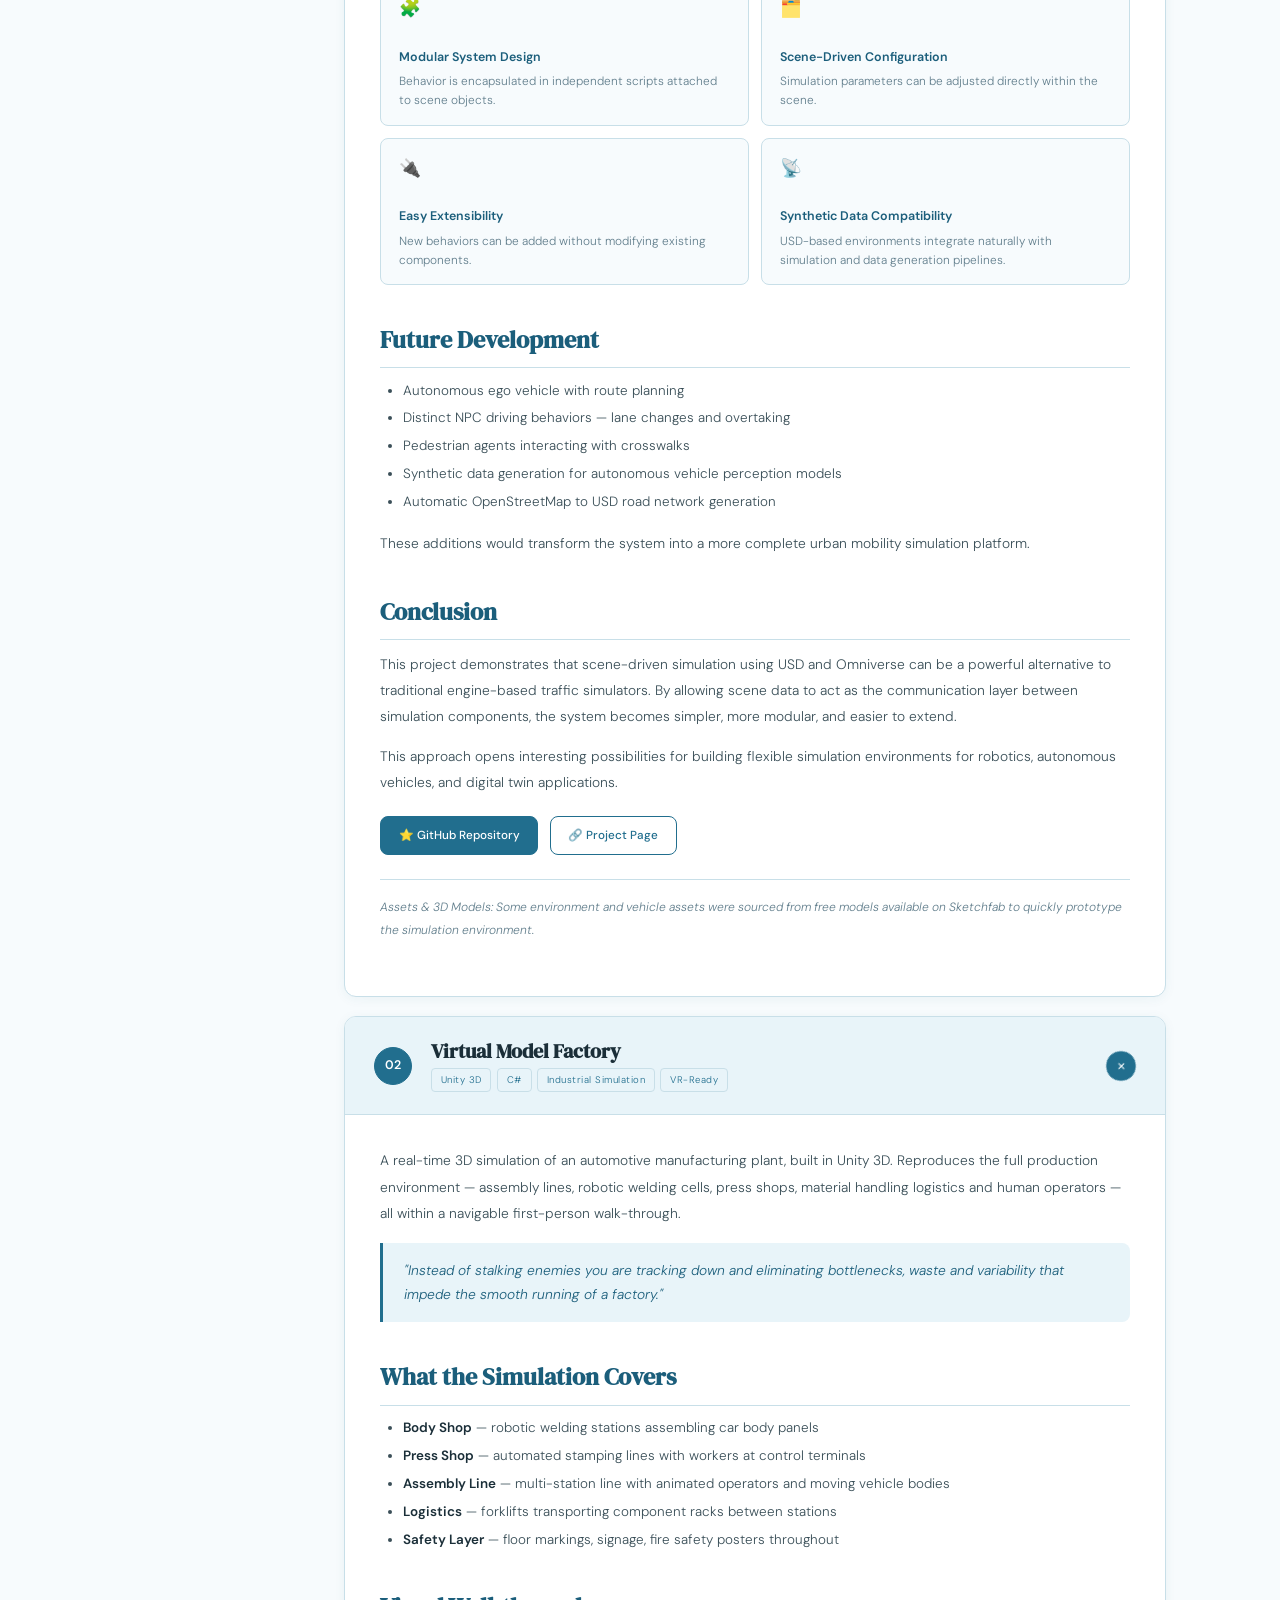
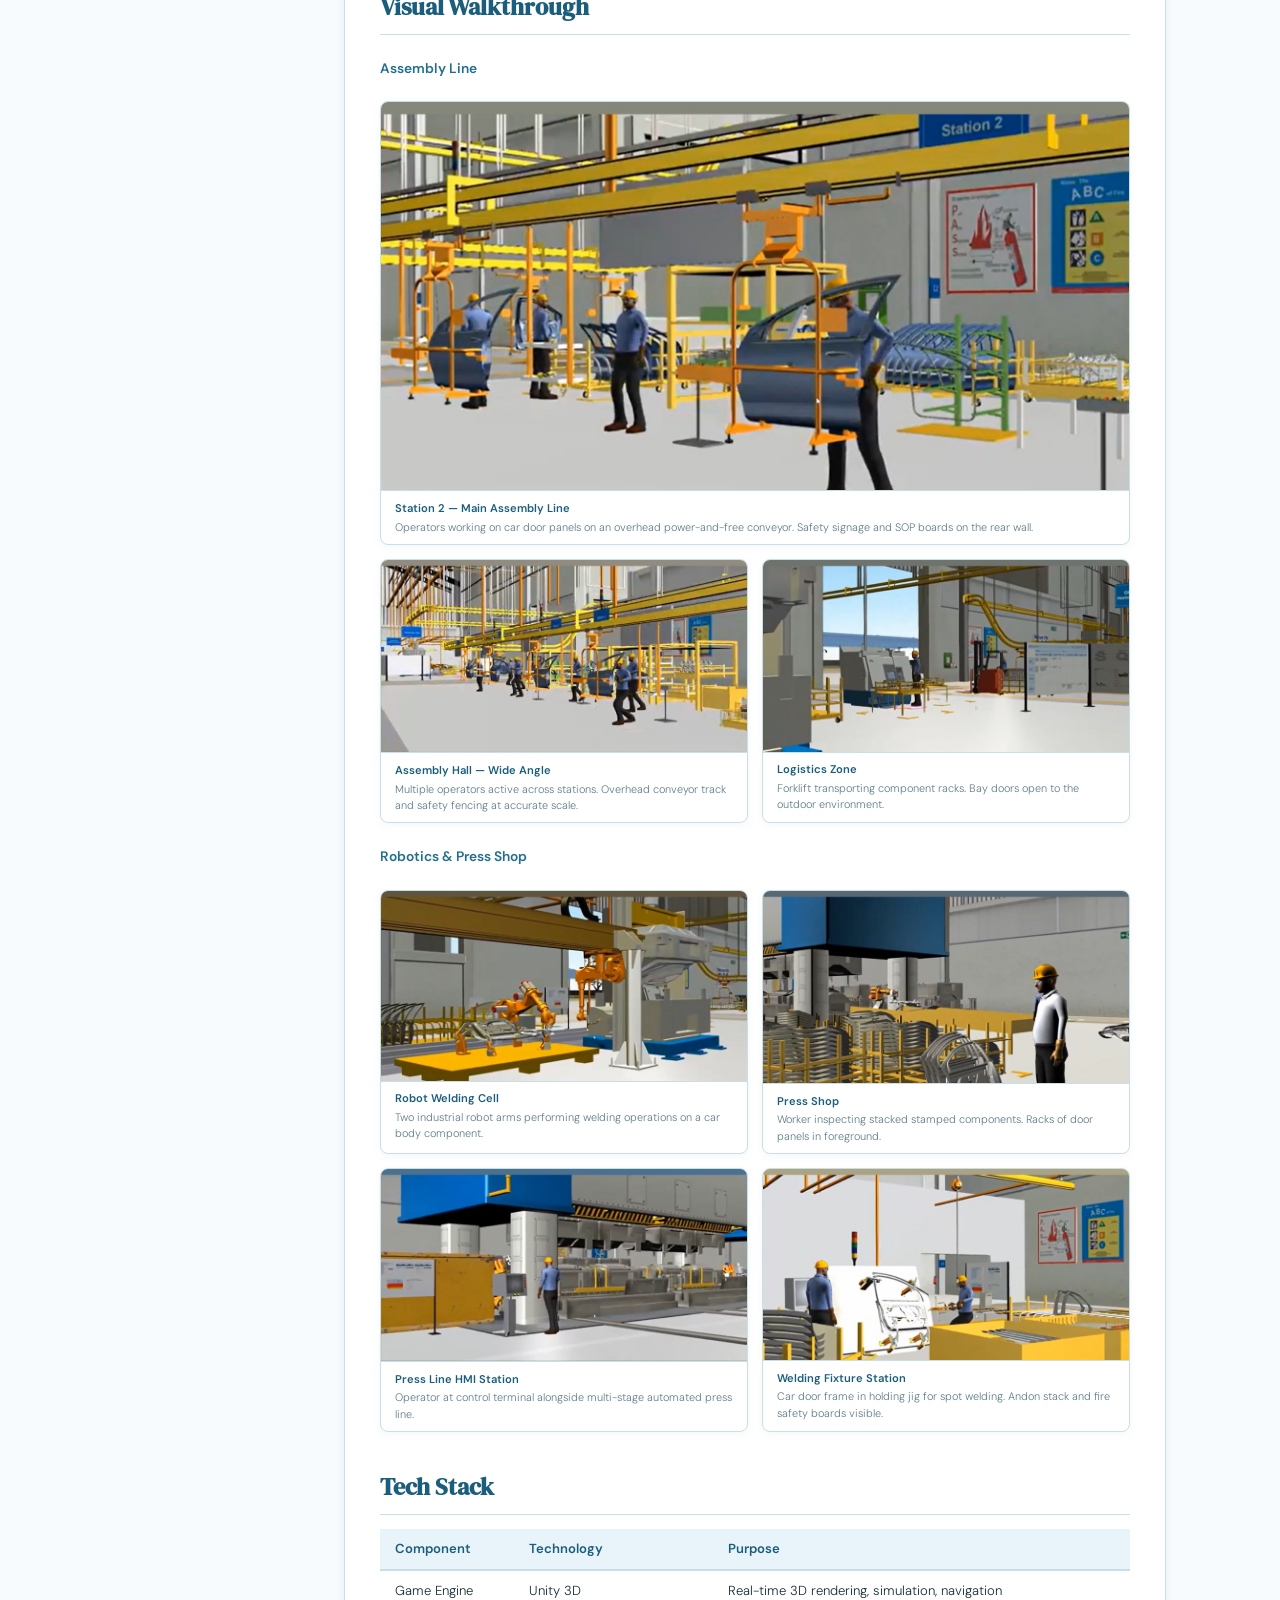
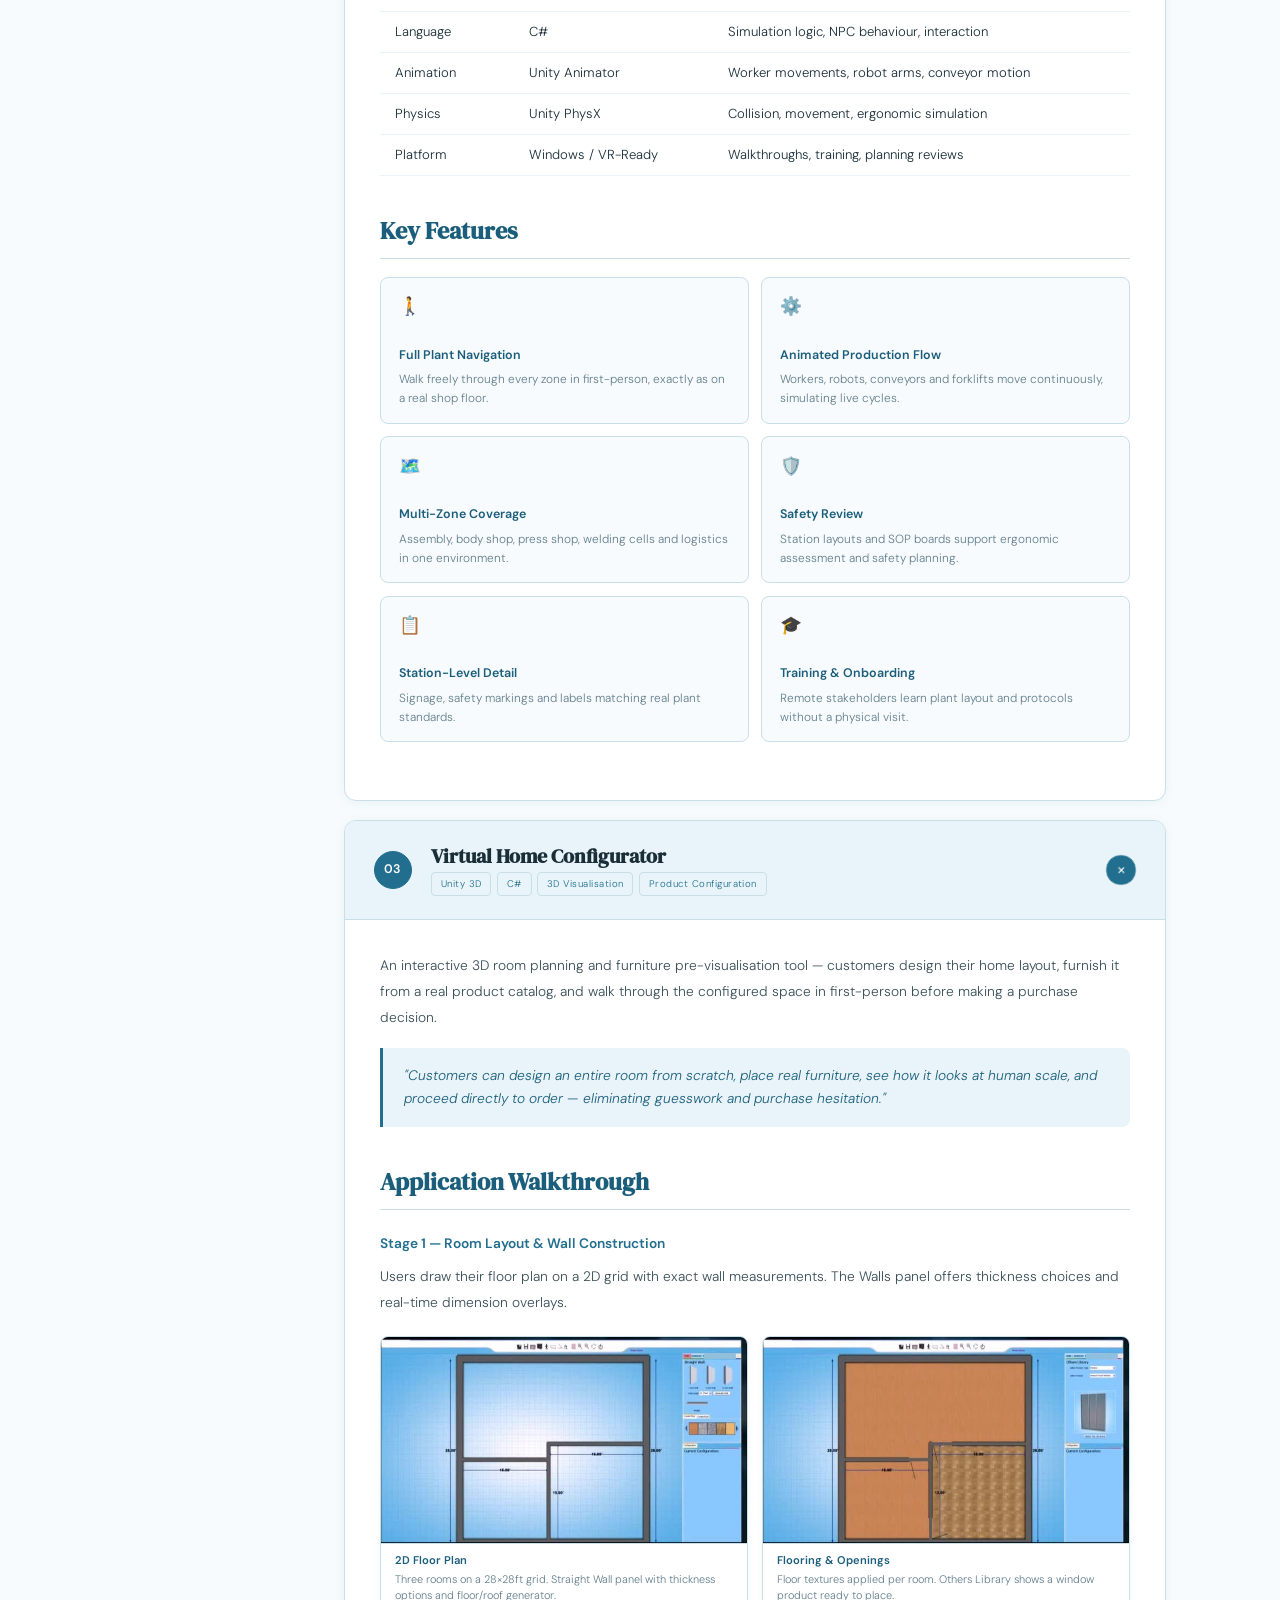
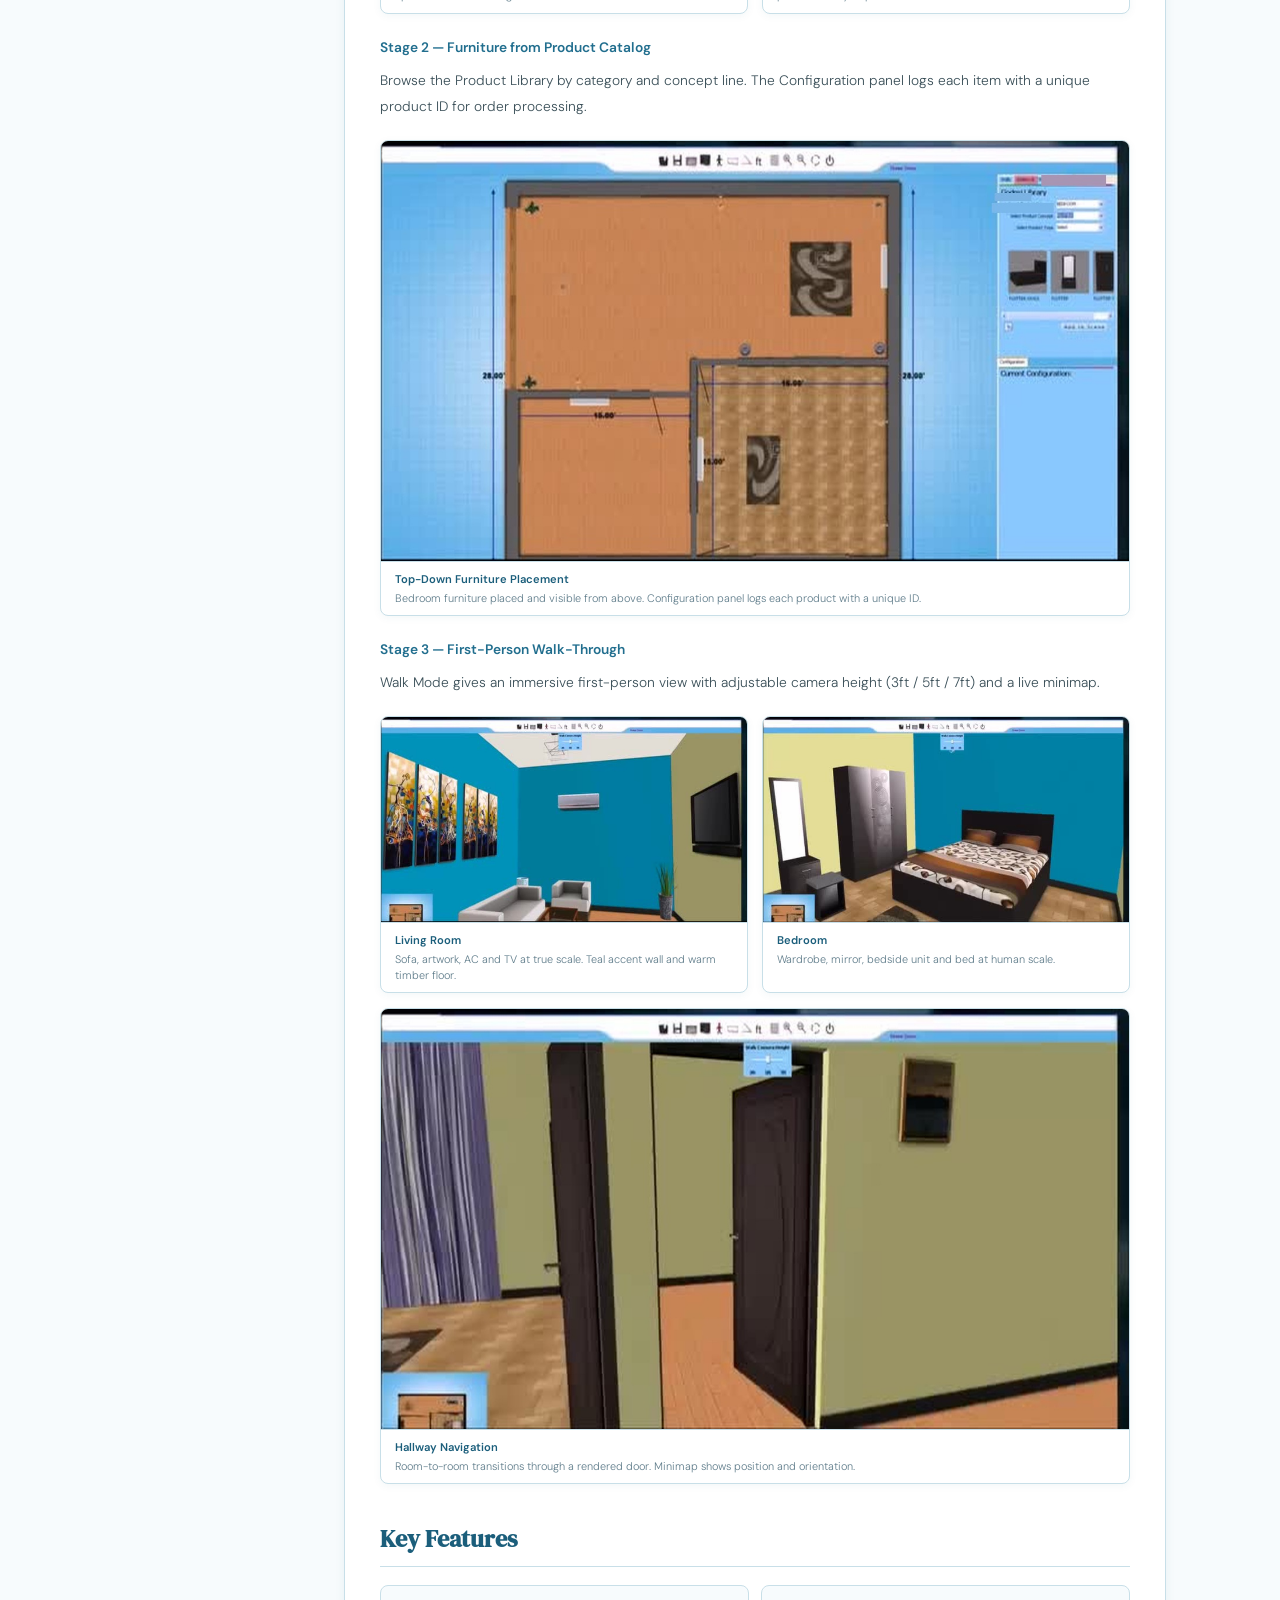
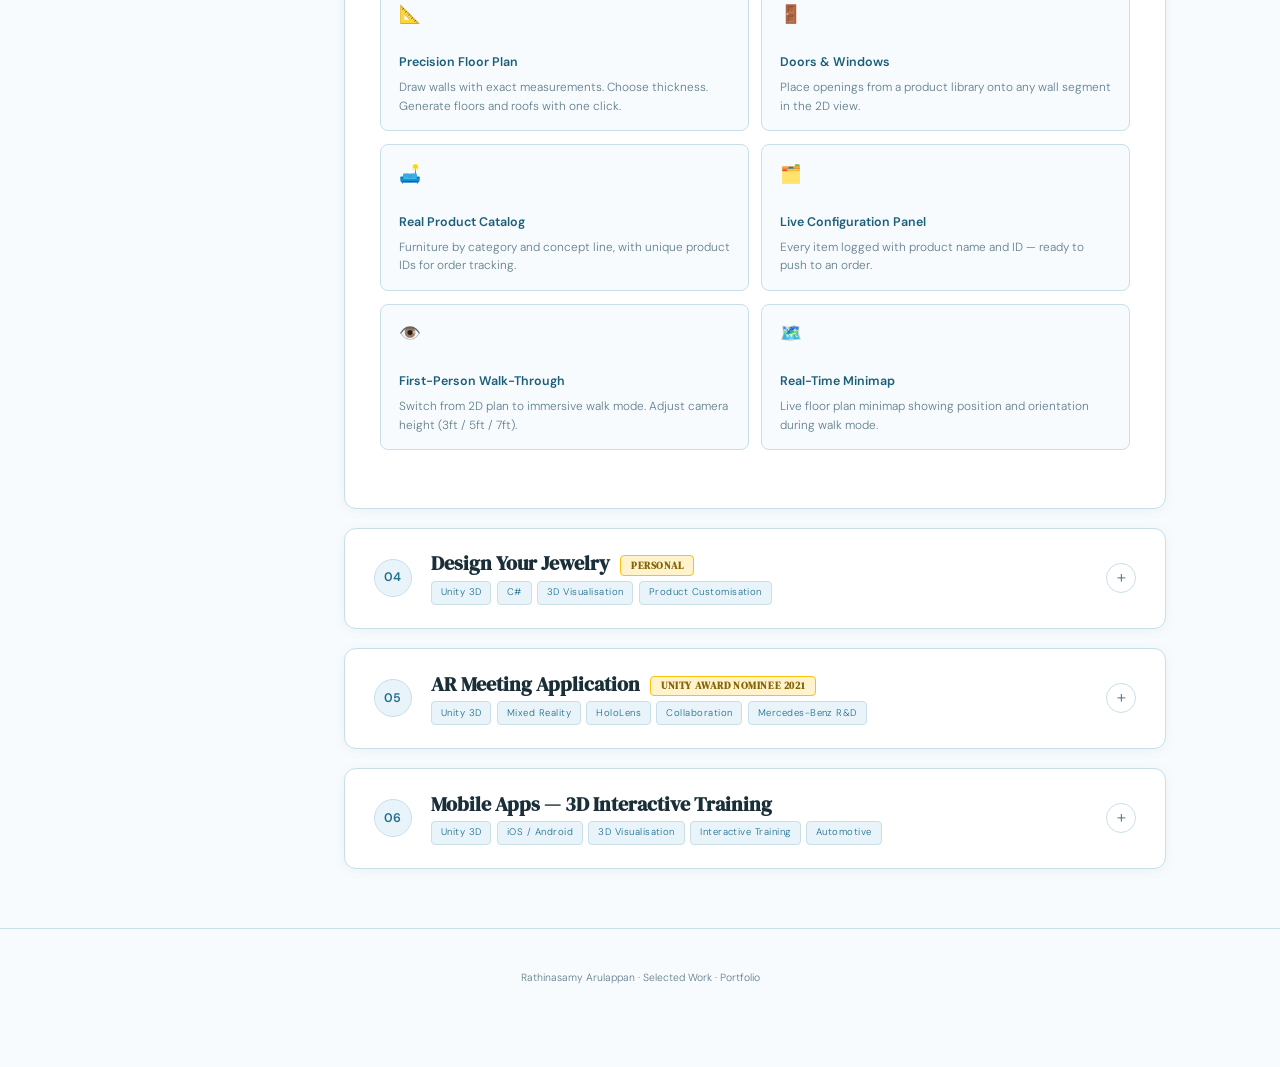
==== commit 1f615210: "new mobile apps added" ====
--- a/work/selected-work.html
+++ b/work/selected-work.html
@@ -110,6 +110,29 @@
       .shot-full{grid-column:1}
       .project-inner{padding:1.4rem}
     }
+  
+    /* ── CAROUSEL ── */
+    .carousel-wrap{position:relative;background:#0a0e1a;border-radius:var(--radius);overflow:hidden;margin:1.2rem 0;user-select:none}
+    .carousel-track{display:flex;transition:transform .4s cubic-bezier(.4,0,.2,1)}
+    .carousel-slide{min-width:100%;position:relative}
+    .carousel-slide img{width:100%;display:block;height:auto;max-height:520px;object-fit:contain;background:#0a0e1a}
+    .carousel-cap{padding:.65rem 1rem;background:rgba(0,0,0,.6);color:rgba(255,255,255,.8);font-size:.72rem;line-height:1.5;min-height:44px}
+    .carousel-cap strong{color:#fff;display:block;font-size:.74rem;margin-bottom:.1rem}
+    .carousel-btn{
+      position:absolute;top:50%;transform:translateY(-50%);
+      width:40px;height:40px;border-radius:50%;border:none;cursor:pointer;
+      background:rgba(255,255,255,.15);backdrop-filter:blur(4px);
+      color:#fff;font-size:1.1rem;display:flex;align-items:center;justify-content:center;
+      transition:background .2s;z-index:10;
+    }
+    .carousel-btn:hover{background:rgba(255,255,255,.35)}
+    .carousel-prev{left:12px}
+    .carousel-next{right:12px}
+    .carousel-dots{display:flex;justify-content:center;gap:6px;padding:.6rem 0;background:#0a0e1a}
+    .carousel-dot{width:6px;height:6px;border-radius:50%;background:rgba(255,255,255,.3);cursor:pointer;transition:all .2s;border:none}
+    .carousel-dot.active{background:#fff;transform:scale(1.3)}
+    .carousel-counter{position:absolute;top:10px;right:12px;background:rgba(0,0,0,.5);color:rgba(255,255,255,.8);font-size:.68rem;padding:.2rem .6rem;border-radius:10px;z-index:10}
+    .carousel-loading{color:rgba(255,255,255,.5);font-size:.8rem;padding:4rem;text-align:center}
   </style>
 </head>
 <body>
@@ -129,6 +152,7 @@
       <button class="nav-pill"        onclick="jumpTo('p3')"><span class="pill-num">03</span>Virtual Home Configurator</button>
       <button class="nav-pill"        onclick="jumpTo('p4')"><span class="pill-num">04</span>Design Your Jewelry</button>
       <button class="nav-pill"        onclick="jumpTo('p5')"><span class="pill-num">05</span>AR Meeting App</button>
+      <button class="nav-pill"        onclick="jumpTo('p6')"><span class="pill-num">06</span>Mobile Apps</button>
     </div>
   </aside>
 
@@ -516,6 +540,59 @@
             style="border-radius:var(--radius);border:1px solid var(--line);max-width:100%">
           </iframe>
         </div>
+
+      </div></div>
+    </div>
+
+
+    <!-- PROJECT 6 — MOBILE APPS -->
+    <div class="project" id="p6">
+      <div class="project-header" onclick="toggle(this)">
+        <div class="project-num">06</div>
+        <div class="project-meta">
+          <h2>Mobile Apps — 3D Interactive Training</h2>
+          <div class="project-tags">
+            <span class="ptag">Unity 3D</span><span class="ptag">iOS / Android</span>
+            <span class="ptag">3D Visualisation</span><span class="ptag">Interactive Training</span>
+            <span class="ptag">Automotive</span>
+          </div>
+        </div>
+        <div class="toggle-btn">+</div>
+      </div>
+      <div class="project-body"><div class="project-inner">
+
+        <p>A collection of <strong>interactive 3D training and product visualisation mobile applications</strong> built for automotive clients. These apps allow sales teams, technicians and customers to explore complex mechanical assemblies in real time — rotating, exploding and annotating 3D components directly on a tablet or phone.</p>
+
+        <div class="callout">"Interactive 3D visualisation on mobile — turning complex automotive components into explorable, engaging learning experiences."</div>
+
+        <h3>Featured Applications</h3>
+        <ul>
+          <li><strong>Pinion Unit Assembly</strong> — interactive 3D bearing product explorer with assembled/exploded view toggle, annotated hotspots, and a 360° explore mode. Used for sales presentations and technician training.</li>
+          <li><strong>Automotive Systems Training App</strong> — 3D interactive modules covering Engine (4S Diesel, Turbocharger, Valve Mechanism), Transmission (Clutch Engagement/Disengagement), and Chassis (Electric Power Steering, Brakes &amp; Corner Module).</li>
+        </ul>
+
+        <h3>Tech Stack</h3>
+        <table>
+          <tr><th>Component</th><th>Technology</th><th>Purpose</th></tr>
+          <tr><td>Engine</td><td>Unity 3D</td><td>Real-time 3D rendering, animation, interaction</td></tr>
+          <tr><td>Language</td><td>C#</td><td>App logic, UI, state management</td></tr>
+          <tr><td>Platform</td><td>iOS &amp; Android</td><td>Mobile tablet and phone deployment</td></tr>
+          <tr><td>3D Assets</td><td>Custom asset pipeline</td><td>High-fidelity automotive component models</td></tr>
+          <tr><td>UI</td><td>Unity uGUI</td><td>Tab navigation, hotspots, toggle controls</td></tr>
+        </table>
+
+        <h3>Screenshot Gallery</h3>
+        <p style="font-size:.78rem;color:var(--muted);margin-bottom:.5rem">Navigate through the screenshots using the arrows or dots below.</p>
+
+        <!-- CAROUSEL — images loaded from images/mobile/manifest.json -->
+        <div class="carousel-wrap" id="carousel-p6">
+          <div class="carousel-loading" id="carousel-loading-p6">Loading gallery…</div>
+          <div class="carousel-track" id="carousel-track-p6" style="display:none"></div>
+          <button class="carousel-btn carousel-prev" onclick="carouselMove('p6',-1)" style="display:none" id="carousel-prev-p6">&#8249;</button>
+          <button class="carousel-btn carousel-next" onclick="carouselMove('p6', 1)" style="display:none" id="carousel-next-p6">&#8250;</button>
+          <div class="carousel-counter" id="carousel-counter-p6" style="display:none"></div>
+        </div>
+        <div class="carousel-dots" id="carousel-dots-p6" style="display:none"></div>
 
       </div></div>
     </div>
@@ -538,7 +615,7 @@
     syncPills(id);
   }
   function syncPills(activeId) {
-    const map = { p1:0, p2:1, p3:2, p4:3, p5:4 };
+    const map = { p1:0, p2:1, p3:2, p4:3, p5:4, p6:5 };
     document.querySelectorAll('.nav-pill').forEach(p => p.classList.remove('active'));
     if (activeId && map[activeId] !== undefined)
       document.querySelectorAll('.nav-pill')[map[activeId]].classList.add('active');
@@ -546,7 +623,99 @@
   const obs = new IntersectionObserver(entries => {
     entries.forEach(e => { if (e.isIntersecting) syncPills(e.target.id); });
   }, { threshold: 0.25 });
-  ['p1','p2','p3','p4','p5'].forEach(id => { const el = document.getElementById(id); if (el) obs.observe(el); });
+  ['p1','p2','p3','p4','p5','p6'].forEach(id => { const el = document.getElementById(id); if (el) obs.observe(el); });
+
+  // ── CAROUSEL ────────────────────────────────────────────────
+  const carousels = {};
+
+  async function initCarousel(id, manifestPath) {
+    try {
+      const res = await fetch(manifestPath + '?v=' + Date.now());
+      if (!res.ok) throw new Error('manifest not found');
+      const data = await res.json();
+      const images = data.images || [];
+      if (!images.length) throw new Error('no images');
+
+      const baseDir = manifestPath.replace('manifest.json', '');
+      const track   = document.getElementById('carousel-track-' + id);
+      const dots    = document.getElementById('carousel-dots-' + id);
+      const loading = document.getElementById('carousel-loading-' + id);
+      const prevBtn = document.getElementById('carousel-prev-' + id);
+      const nextBtn = document.getElementById('carousel-next-' + id);
+      const counter = document.getElementById('carousel-counter-' + id);
+
+      // Build slides
+      images.forEach((item, i) => {
+        const slide = document.createElement('div');
+        slide.className = 'carousel-slide';
+        slide.innerHTML = `
+          <img src="${baseDir}${item.file}" alt="${item.caption}" loading="lazy"/>
+          <div class="carousel-cap">${item.caption}</div>`;
+        track.appendChild(slide);
+
+        const dot = document.createElement('button');
+        dot.className = 'carousel-dot' + (i === 0 ? ' active' : '');
+        dot.onclick = () => carouselGoTo(id, i);
+        dots.appendChild(dot);
+      });
+
+      carousels[id] = { current: 0, total: images.length };
+      updateCarousel(id);
+
+      loading.style.display = 'none';
+      track.style.display = 'flex';
+      prevBtn.style.display = 'flex';
+      nextBtn.style.display = 'flex';
+      counter.style.display = 'block';
+      dots.style.display = 'flex';
+
+    } catch(e) {
+      document.getElementById('carousel-loading-' + id).textContent = 'Could not load gallery. (' + e.message + ')';
+    }
+  }
+
+  function carouselMove(id, dir) {
+    const c = carousels[id];
+    if (!c) return;
+    c.current = (c.current + dir + c.total) % c.total;
+    updateCarousel(id);
+  }
+
+  function carouselGoTo(id, idx) {
+    if (carousels[id]) { carousels[id].current = idx; updateCarousel(id); }
+  }
+
+  function updateCarousel(id) {
+    const c = carousels[id];
+    const track   = document.getElementById('carousel-track-' + id);
+    const dots    = document.getElementById('carousel-dots-' + id);
+    const counter = document.getElementById('carousel-counter-' + id);
+    track.style.transform = `translateX(-${c.current * 100}%)`;
+    counter.textContent = (c.current + 1) + ' / ' + c.total;
+    dots.querySelectorAll('.carousel-dot').forEach((d,i) =>
+      d.classList.toggle('active', i === c.current));
+  }
+
+  // Init carousels when their project accordion opens
+  const _origToggle = window.toggle;
+  window.toggle = function(header) {
+    const project = header.closest('.project');
+    const wasOpen = project.classList.contains('open');
+    project.classList.toggle('open');
+    syncPills();
+    // Init carousel on first open
+    if (!wasOpen && project.id === 'p6' && !carousels['p6']) {
+      initCarousel('p6', 'images/mobile/manifest.json');
+    }
+  };
+
+  // Also init if p6 is open on page load
+  document.addEventListener('DOMContentLoaded', () => {
+    const p6 = document.getElementById('p6');
+    if (p6 && p6.classList.contains('open') && !carousels['p6']) {
+      initCarousel('p6', 'images/mobile/manifest.json');
+    }
+  });
 </script>
 </body>
 </html>
